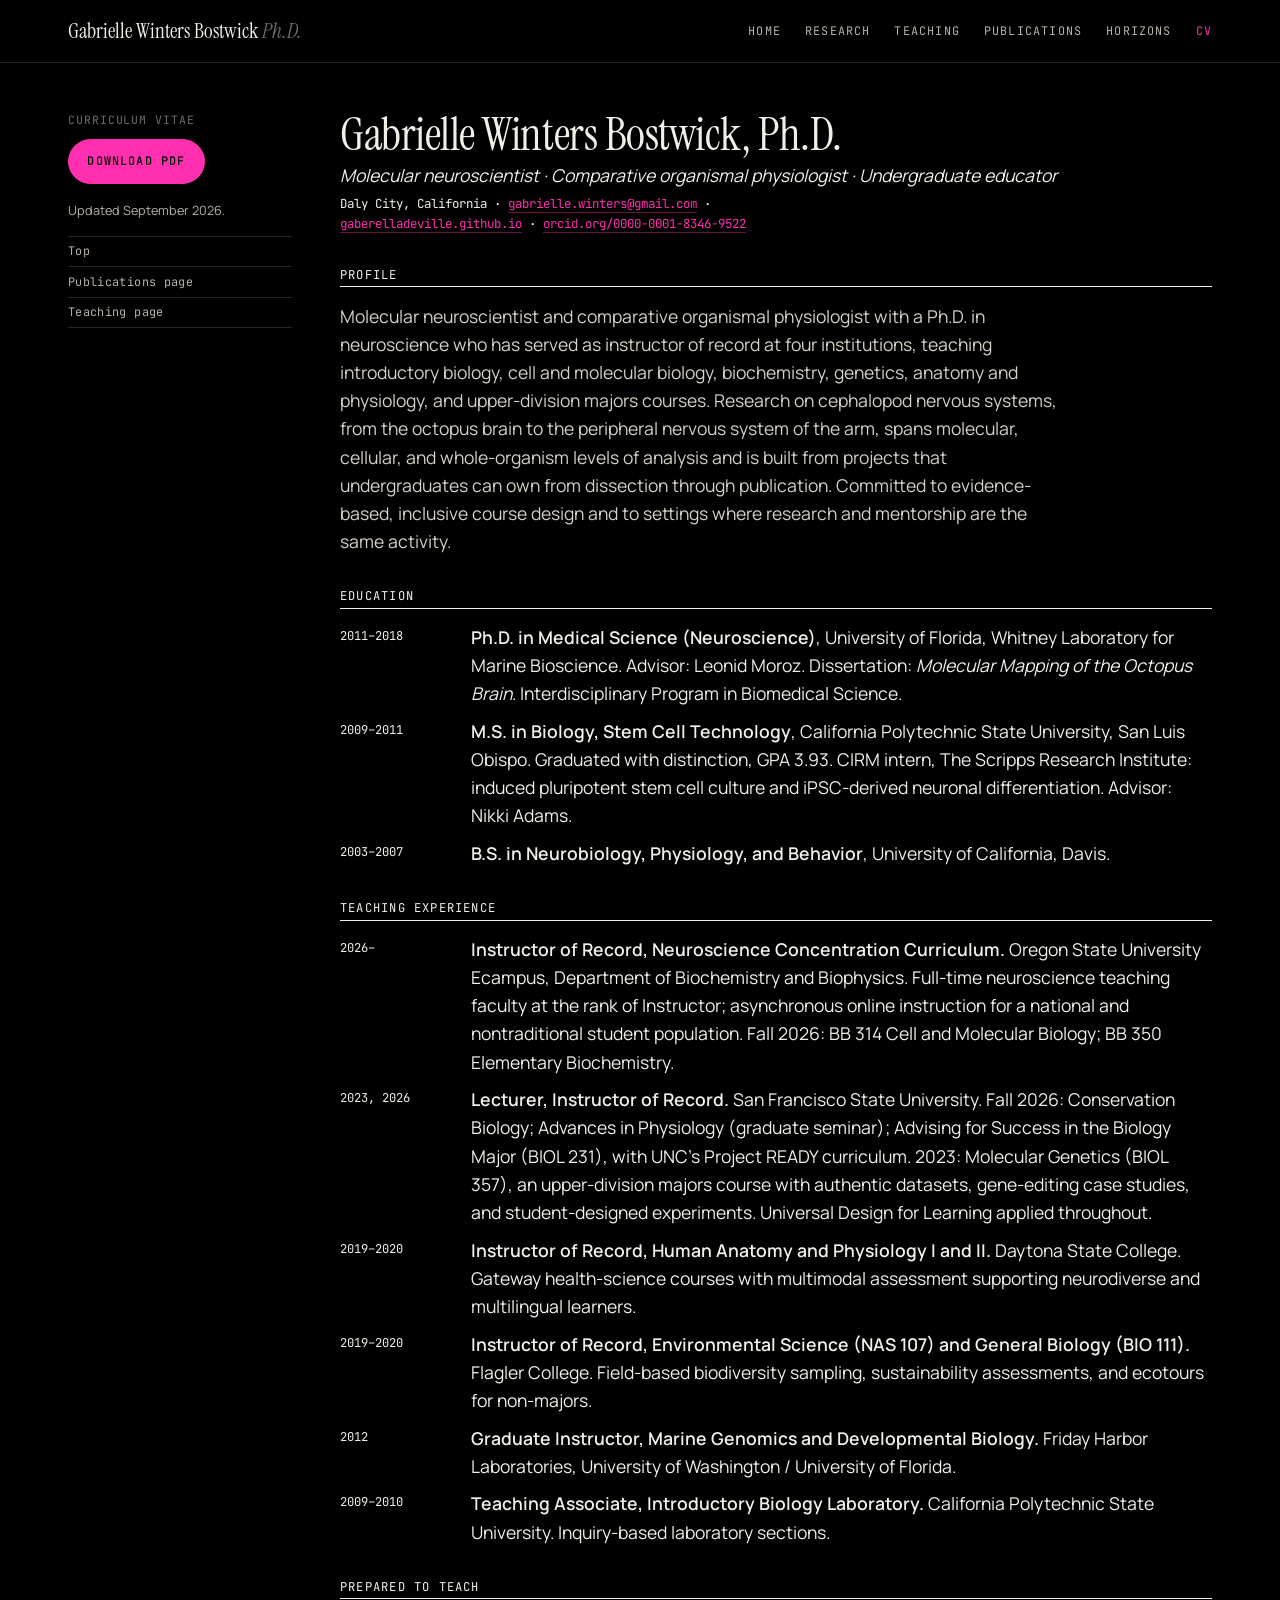
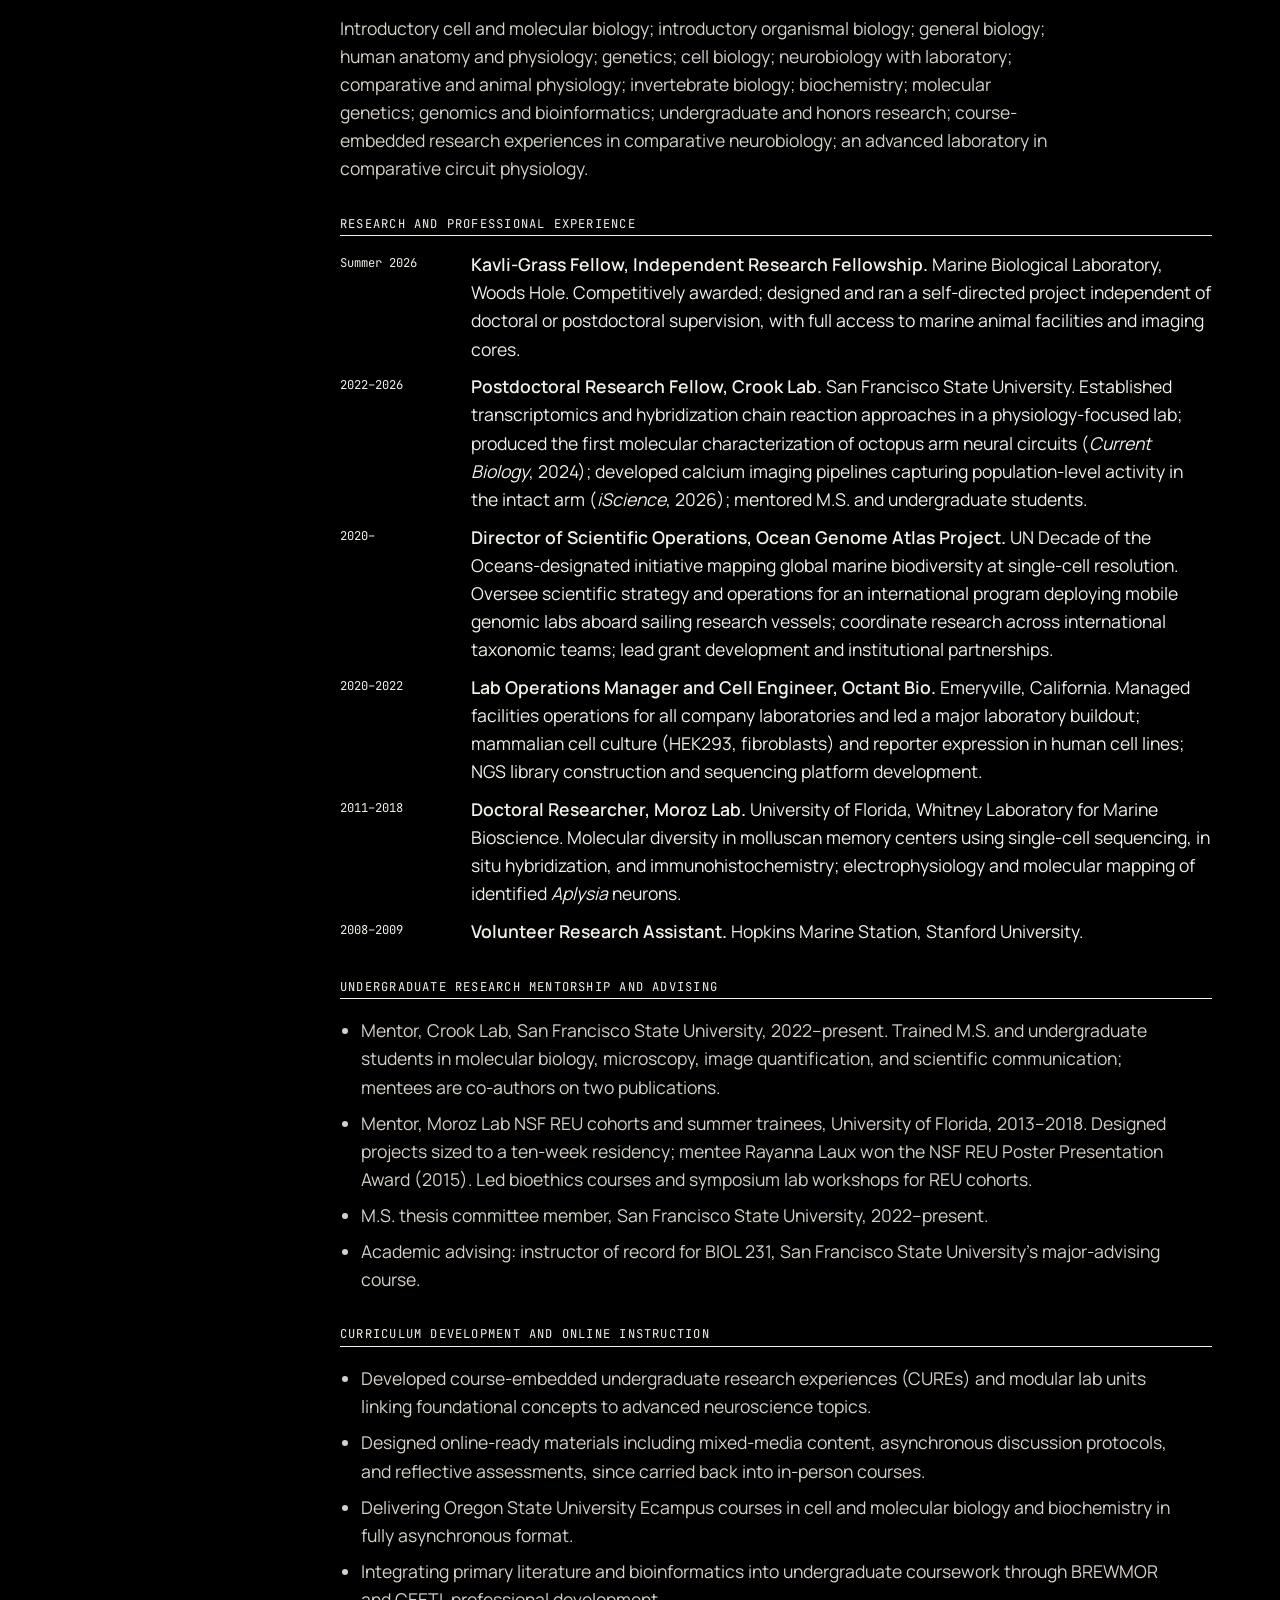
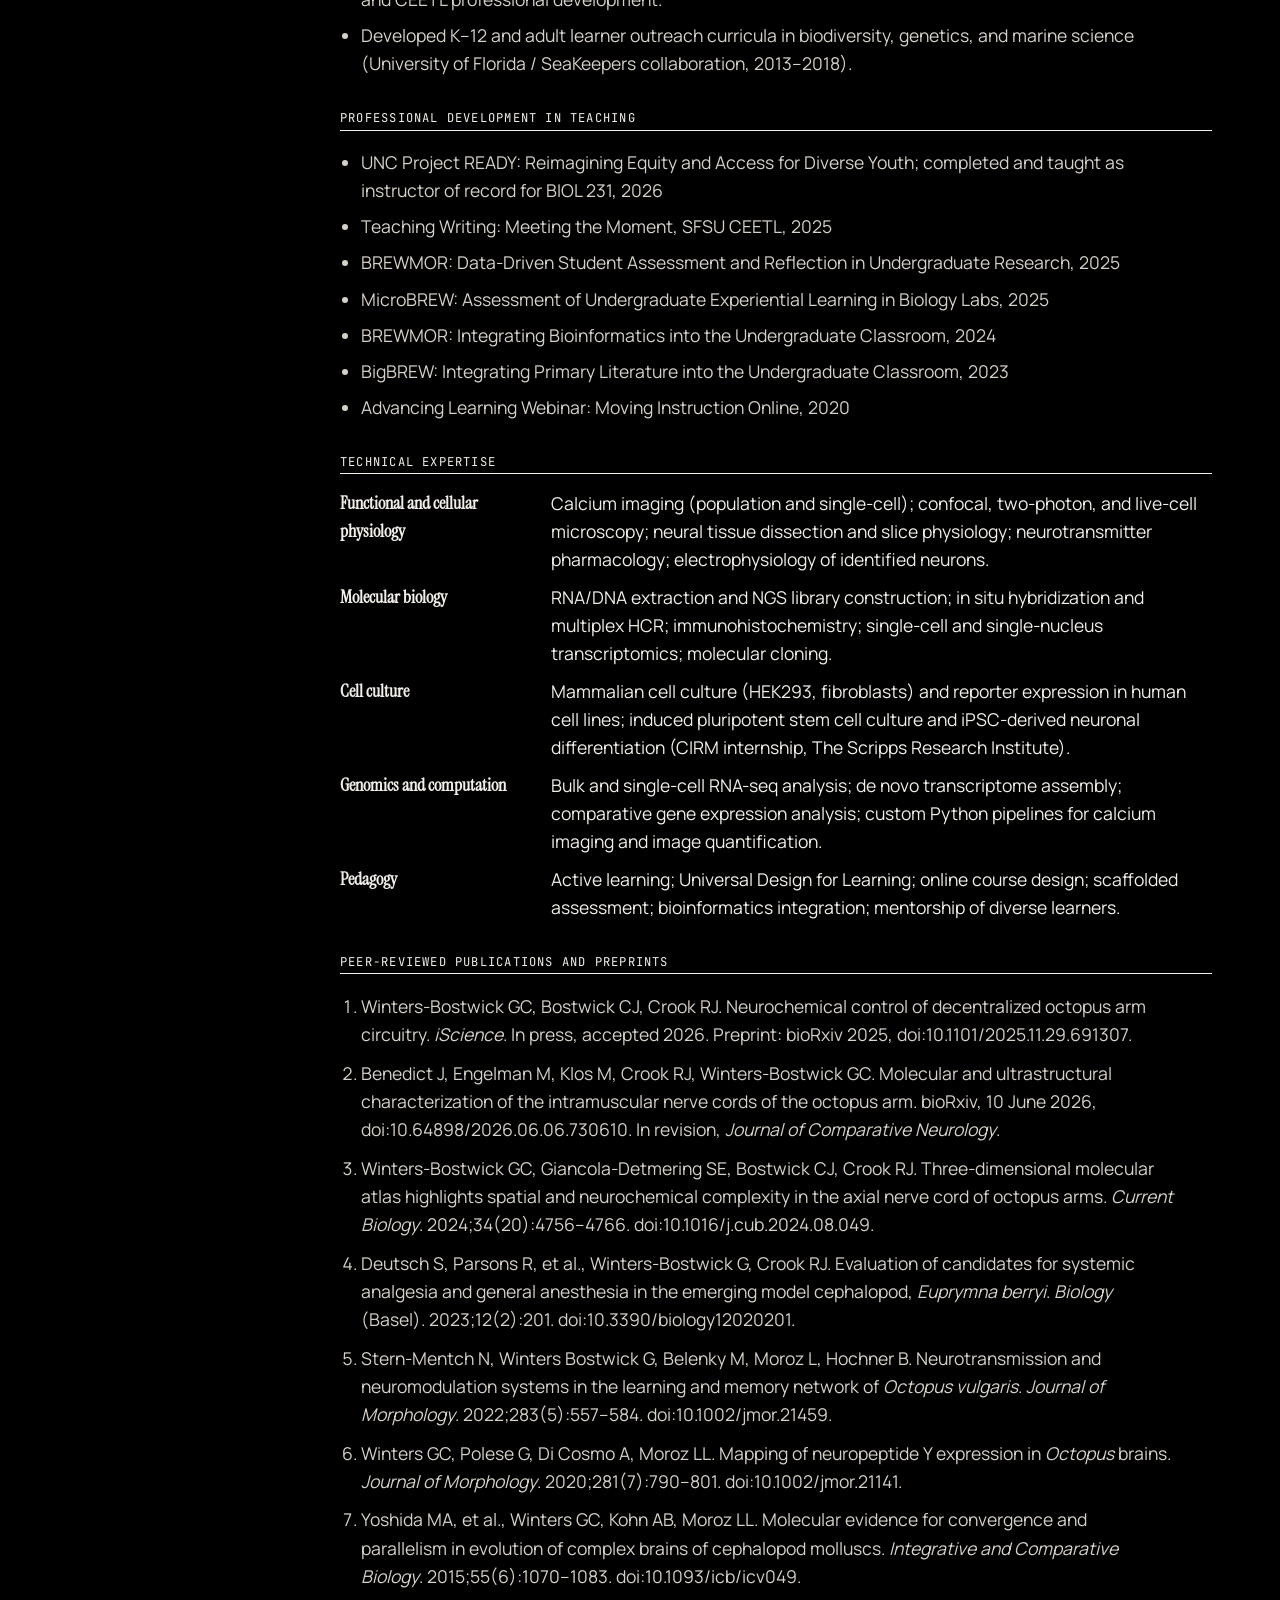
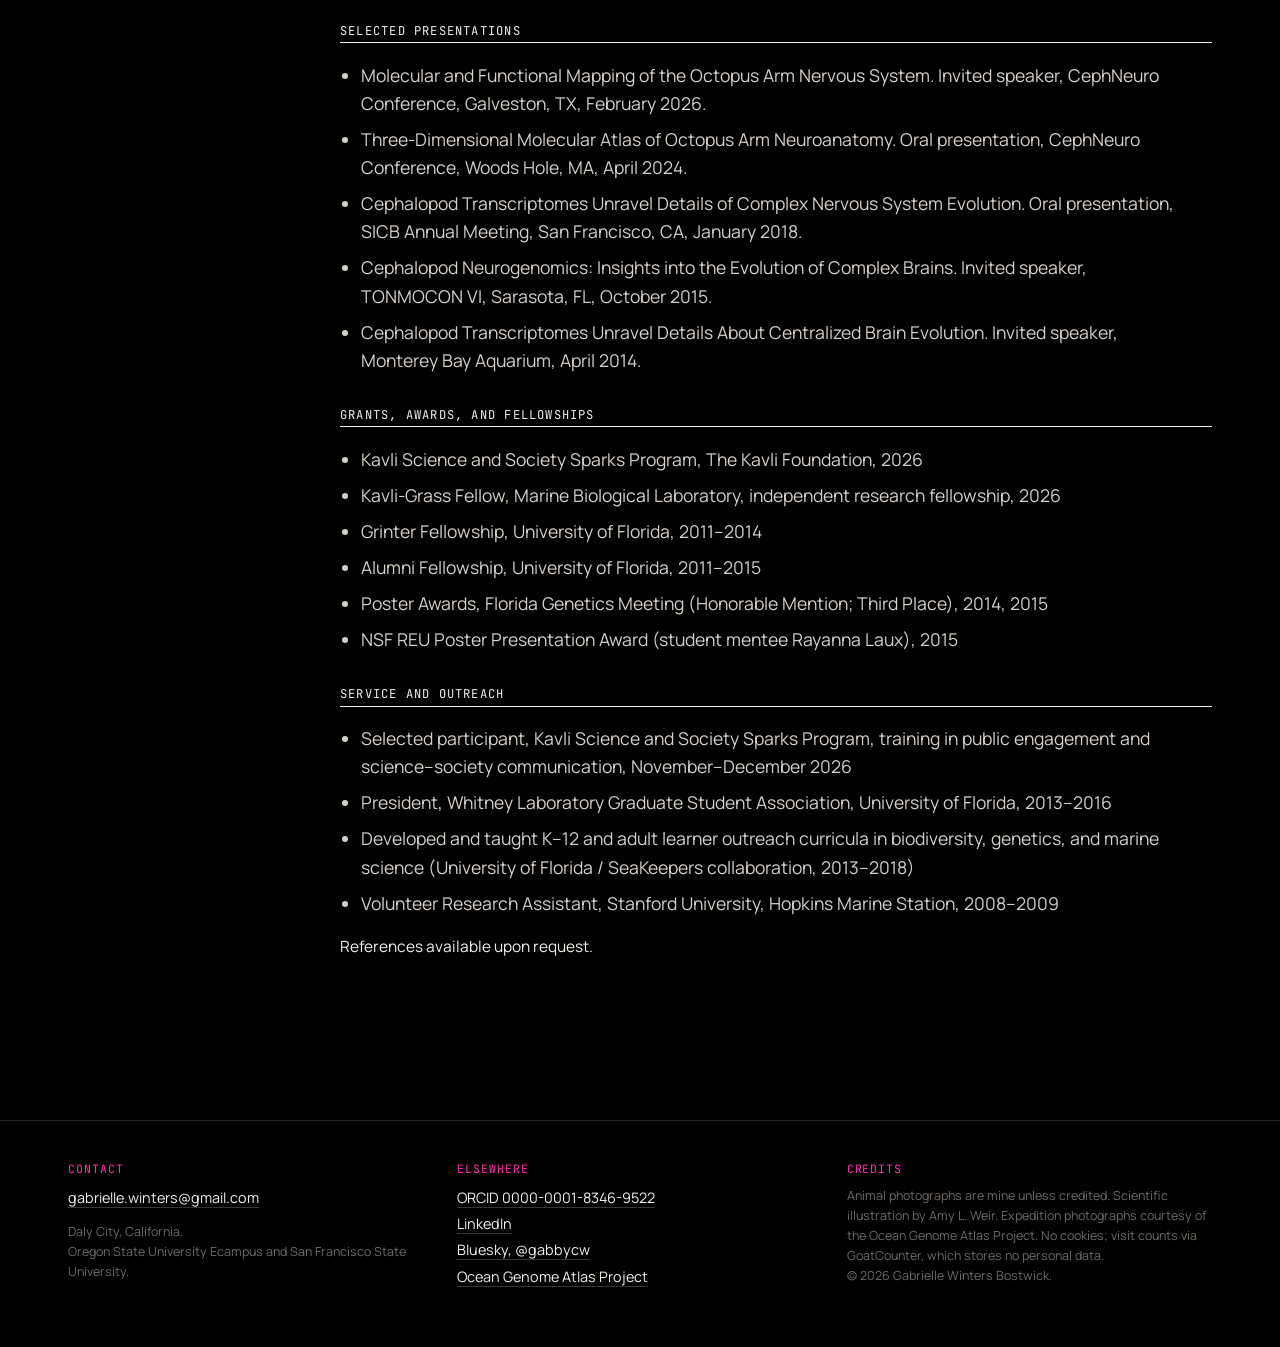
==== cv.html @ f1814e46 "Search: Person schema, name variants, canonical URLs, sitemap, robots" ====
<!doctype html>
<html lang="en">
<head>
<meta charset="utf-8">
<meta name="viewport" content="width=device-width, initial-scale=1">
<title>Curriculum vitae · Gabrielle Winters Bostwick</title>
<meta name="description" content="Full curriculum vitae of Gabrielle Winters Bostwick: education, teaching, research, publications, and awards.">
<meta property="og:title" content="Curriculum vitae · Gabrielle Winters Bostwick">
<meta property="og:description" content="Full curriculum vitae of Gabrielle Winters Bostwick: education, teaching, research, publications, and awards.">
<meta property="og:type" content="website">
<meta property="og:image" content="https://gaberelladeville.github.io/assets/img/bocki-profile-canon.jpg">
<meta property="og:url" content="https://gaberelladeville.github.io/cv.html">
<link rel="canonical" href="https://gaberelladeville.github.io/cv.html">
<meta name="author" content="Gabrielle Winters Bostwick">
<meta name="keywords" content="Gabrielle Winters Bostwick, Gabrielle Winters-Bostwick, Gabrielle Winters, Winters-Bostwick GC, Winters GC, molecular neuroscientist, comparative physiologist, cephalopod neuroscience, octopus arm nervous system, Octopus bocki, Octopus bimaculoides, Euprymna berryi, hybridization chain reaction, calcium imaging, San Francisco State University, Oregon State University, Marine Biological Laboratory, Ocean Genome Atlas Project">
<script type="application/ld+json">
{"@context":"https://schema.org","@type":"Person","name":"Gabrielle Winters Bostwick","alternateName":["Gabrielle Winters-Bostwick","Gabrielle C. Winters-Bostwick","Gabrielle Winters","G. C. Winters"],"honorificSuffix":"Ph.D.","url":"https://gaberelladeville.github.io/","image":"https://gaberelladeville.github.io/assets/img/portrait.jpg","jobTitle":"Molecular neuroscientist and comparative physiologist","email":"mailto:gabrielle.winters@gmail.com","affiliation":[{"@type":"Organization","name":"Oregon State University"},{"@type":"Organization","name":"San Francisco State University"},{"@type":"Organization","name":"Ocean Genome Atlas Project"}],"alumniOf":[{"@type":"Organization","name":"University of Florida"},{"@type":"Organization","name":"California Polytechnic State University, San Luis Obispo"},{"@type":"Organization","name":"University of California, Davis"}],"sameAs":["https://orcid.org/0000-0001-8346-9522","https://www.linkedin.com/in/gabrielle-winters/","https://bsky.app/profile/gabbycw.bsky.social","https://www.researchgate.net/profile/Gabrielle-Winters"],"knowsAbout":["cephalopod neuroscience","octopus arm nervous system","molecular neuroanatomy","calcium imaging","hybridization chain reaction","comparative physiology"]}
</script>
<link rel="icon" href="assets/favicon.svg" type="image/svg+xml">
<link rel="icon" href="assets/favicon-32.png" type="image/png" sizes="32x32">
<link rel="apple-touch-icon" href="assets/apple-touch-icon.png">
<link rel="preconnect" href="https://fonts.googleapis.com">
<link rel="preconnect" href="https://fonts.gstatic.com" crossorigin>
<link rel="stylesheet" href="assets/style.css">

</head>
<body data-page="cv">
<header class="site-head">
  <div class="wrap">
    <a class="brand plain" href="index.html">Gabrielle Winters Bostwick <span>Ph.D.</span></a>
    <nav class="site-nav" aria-label="Site"><a href="index.html">Home</a><a href="research.html">Research</a><a href="teaching.html">Teaching</a><a href="publications.html">Publications</a><a href="horizons.html">Horizons</a><a href="cv.html" aria-current="page">CV</a></nav>
  </div>
</header>

<main class="wrap">

<style>
.cv h1 { font-size: clamp(2rem, 1.6rem + 1.6vw, 3rem); margin-bottom: .2rem; }
.cv-sub { font-family: var(--display); font-style: italic; color: var(--ink-soft); margin-bottom: .3rem; }
.cv-contact { font-family: var(--mono); font-size: .78rem; color: var(--ink-soft); }
.cv h2 { font-family: var(--mono); font-size: .76rem; letter-spacing: .1em; text-transform: uppercase; color: var(--rust); border-bottom: 1px solid var(--ink); padding-bottom: .3rem; margin: 2.2rem 0 .9rem; font-variation-settings: normal; }
.cv dl { display: grid; grid-template-columns: 7rem minmax(0,1fr); gap: .6rem 1.2rem; margin: 0 0 1rem; }
.cv dt { font-family: var(--mono); font-size: .76rem; color: var(--ink-soft); padding-top: .25rem; }
.cv dd { margin: 0; max-width: 72ch; }
.cv dl.tight { grid-template-columns: 12rem minmax(0,1fr); }
.cv dl.tight dt { font-family: var(--serif); font-size: 1em; font-weight: 600; color: var(--ink); padding-top: 0; }
.cv ul, .cv ol { max-width: 76ch; }
.cv-pubs li { margin-bottom: .6em; }
@media (max-width: 600px) { .cv dl, .cv dl.tight { grid-template-columns: 1fr; gap: .1rem .5rem; } .cv dd { margin-bottom: .7rem; } }
</style>

<div class="page">
  <aside class="margin sticky">
    <span class="label">Curriculum vitae</span>
    <p><a class="btn" href="assets/WintersBostwick_CV.pdf">Download PDF</a></p>
    <p class="small" style="margin-top:1rem">Updated September 2026.</p>
    <nav style="margin-top:1rem"><a href="#top">Top</a><a href="publications.html">Publications page</a><a href="teaching.html">Teaching page</a></nav>
  </aside>
  <div class="body" id="top">
  
<div class="cv">
<header class="cv-head">
  <h1>Gabrielle Winters Bostwick, Ph.D.</h1>
  <p class="cv-sub">Molecular neuroscientist · Comparative organismal physiologist · Undergraduate educator</p>
  <p class="cv-contact">Daly City, California · <a href="mailto:gabrielle.winters@gmail.com">gabrielle.winters@gmail.com</a> · <a href="https://gaberelladeville.github.io/">gaberelladeville.github.io</a> · <a href="https://orcid.org/0000-0001-8346-9522">orcid.org/0000-0001-8346-9522</a></p>
</header>

<h2>Profile</h2>
<p>Molecular neuroscientist and comparative organismal physiologist with a Ph.D. in neuroscience who has served as instructor of record at four institutions, teaching introductory biology, cell and molecular biology, biochemistry, genetics, anatomy and physiology, and upper-division majors courses. Research on cephalopod nervous systems, from the octopus brain to the peripheral nervous system of the arm, spans molecular, cellular, and whole-organism levels of analysis and is built from projects that undergraduates can own from dissection through publication. Committed to evidence-based, inclusive course design and to settings where research and mentorship are the same activity.</p>

<h2>Education</h2>
<dl>
<dt>2011–2018</dt><dd><b>Ph.D. in Medical Science (Neuroscience)</b>, University of Florida, Whitney Laboratory for Marine Bioscience. Advisor: Leonid Moroz. Dissertation: <i>Molecular Mapping of the Octopus Brain</i>. Interdisciplinary Program in Biomedical Science.</dd>
<dt>2009–2011</dt><dd><b>M.S. in Biology, Stem Cell Technology</b>, California Polytechnic State University, San Luis Obispo. Graduated with distinction, GPA 3.93. CIRM intern, The Scripps Research Institute: induced pluripotent stem cell culture and iPSC-derived neuronal differentiation. Advisor: Nikki Adams.</dd>
<dt>2003–2007</dt><dd><b>B.S. in Neurobiology, Physiology, and Behavior</b>, University of California, Davis.</dd>
</dl>

<h2>Teaching experience</h2>
<dl>
<dt>2026–</dt><dd><b>Instructor of Record, Neuroscience Concentration Curriculum.</b> Oregon State University Ecampus, Department of Biochemistry and Biophysics. Full-time neuroscience teaching faculty at the rank of Instructor; asynchronous online instruction for a national and nontraditional student population. Fall 2026: BB 314 Cell and Molecular Biology; BB 350 Elementary Biochemistry.</dd>
<dt>2023, 2026</dt><dd><b>Lecturer, Instructor of Record.</b> San Francisco State University. Fall 2026: Conservation Biology; Advances in Physiology (graduate seminar); Advising for Success in the Biology Major (BIOL 231), with UNC's Project READY curriculum. 2023: Molecular Genetics (BIOL 357), an upper-division majors course with authentic datasets, gene-editing case studies, and student-designed experiments. Universal Design for Learning applied throughout.</dd>
<dt>2019–2020</dt><dd><b>Instructor of Record, Human Anatomy and Physiology I and II.</b> Daytona State College. Gateway health-science courses with multimodal assessment supporting neurodiverse and multilingual learners.</dd>
<dt>2019–2020</dt><dd><b>Instructor of Record, Environmental Science (NAS 107) and General Biology (BIO 111).</b> Flagler College. Field-based biodiversity sampling, sustainability assessments, and ecotours for non-majors.</dd>
<dt>2012</dt><dd><b>Graduate Instructor, Marine Genomics and Developmental Biology.</b> Friday Harbor Laboratories, University of Washington / University of Florida.</dd>
<dt>2009–2010</dt><dd><b>Teaching Associate, Introductory Biology Laboratory.</b> California Polytechnic State University. Inquiry-based laboratory sections.</dd>
</dl>

<h2>Prepared to teach</h2>
<p>Introductory cell and molecular biology; introductory organismal biology; general biology; human anatomy and physiology; genetics; cell biology; neurobiology with laboratory; comparative and animal physiology; invertebrate biology; biochemistry; molecular genetics; genomics and bioinformatics; undergraduate and honors research; course-embedded research experiences in comparative neurobiology; an advanced laboratory in comparative circuit physiology.</p>

<h2>Research and professional experience</h2>
<dl>
<dt>Summer 2026</dt><dd><b>Kavli-Grass Fellow, Independent Research Fellowship.</b> Marine Biological Laboratory, Woods Hole. Competitively awarded; designed and ran a self-directed project independent of doctoral or postdoctoral supervision, with full access to marine animal facilities and imaging cores.</dd>
<dt>2022–2026</dt><dd><b>Postdoctoral Research Fellow, Crook Lab.</b> San Francisco State University. Established transcriptomics and hybridization chain reaction approaches in a physiology-focused lab; produced the first molecular characterization of octopus arm neural circuits (<i>Current Biology</i>, 2024); developed calcium imaging pipelines capturing population-level activity in the intact arm (<i>iScience</i>, 2026); mentored M.S. and undergraduate students.</dd>
<dt>2020–</dt><dd><b>Director of Scientific Operations, Ocean Genome Atlas Project.</b> UN Decade of the Oceans-designated initiative mapping global marine biodiversity at single-cell resolution. Oversee scientific strategy and operations for an international program deploying mobile genomic labs aboard sailing research vessels; coordinate research across international taxonomic teams; lead grant development and institutional partnerships.</dd>
<dt>2020–2022</dt><dd><b>Lab Operations Manager and Cell Engineer, Octant Bio.</b> Emeryville, California. Managed facilities operations for all company laboratories and led a major laboratory buildout; mammalian cell culture (HEK293, fibroblasts) and reporter expression in human cell lines; NGS library construction and sequencing platform development.</dd>
<dt>2011–2018</dt><dd><b>Doctoral Researcher, Moroz Lab.</b> University of Florida, Whitney Laboratory for Marine Bioscience. Molecular diversity in molluscan memory centers using single-cell sequencing, in situ hybridization, and immunohistochemistry; electrophysiology and molecular mapping of identified <i>Aplysia</i> neurons.</dd>
<dt>2008–2009</dt><dd><b>Volunteer Research Assistant.</b> Hopkins Marine Station, Stanford University.</dd>
</dl>

<h2>Undergraduate research mentorship and advising</h2>
<ul>
<li>Mentor, Crook Lab, San Francisco State University, 2022–present. Trained M.S. and undergraduate students in molecular biology, microscopy, image quantification, and scientific communication; mentees are co-authors on two publications.</li>
<li>Mentor, Moroz Lab NSF REU cohorts and summer trainees, University of Florida, 2013–2018. Designed projects sized to a ten-week residency; mentee Rayanna Laux won the NSF REU Poster Presentation Award (2015). Led bioethics courses and symposium lab workshops for REU cohorts.</li>
<li>M.S. thesis committee member, San Francisco State University, 2022–present.</li>
<li>Academic advising: instructor of record for BIOL 231, San Francisco State University's major-advising course.</li>
</ul>

<h2>Curriculum development and online instruction</h2>
<ul>
<li>Developed course-embedded undergraduate research experiences (CUREs) and modular lab units linking foundational concepts to advanced neuroscience topics.</li>
<li>Designed online-ready materials including mixed-media content, asynchronous discussion protocols, and reflective assessments, since carried back into in-person courses.</li>
<li>Delivering Oregon State University Ecampus courses in cell and molecular biology and biochemistry in fully asynchronous format.</li>
<li>Integrating primary literature and bioinformatics into undergraduate coursework through BREWMOR and CEETL professional development.</li>
<li>Developed K–12 and adult learner outreach curricula in biodiversity, genetics, and marine science (University of Florida / SeaKeepers collaboration, 2013–2018).</li>
</ul>

<h2>Professional development in teaching</h2>
<ul>
<li>UNC Project READY: Reimagining Equity and Access for Diverse Youth; completed and taught as instructor of record for BIOL 231, 2026</li>
<li>Teaching Writing: Meeting the Moment, SFSU CEETL, 2025</li>
<li>BREWMOR: Data-Driven Student Assessment and Reflection in Undergraduate Research, 2025</li>
<li>MicroBREW: Assessment of Undergraduate Experiential Learning in Biology Labs, 2025</li>
<li>BREWMOR: Integrating Bioinformatics into the Undergraduate Classroom, 2024</li>
<li>BigBREW: Integrating Primary Literature into the Undergraduate Classroom, 2023</li>
<li>Advancing Learning Webinar: Moving Instruction Online, 2020</li>
</ul>

<h2>Technical expertise</h2>
<dl class="tight">
<dt>Functional and cellular physiology</dt><dd>Calcium imaging (population and single-cell); confocal, two-photon, and live-cell microscopy; neural tissue dissection and slice physiology; neurotransmitter pharmacology; electrophysiology of identified neurons.</dd>
<dt>Molecular biology</dt><dd>RNA/DNA extraction and NGS library construction; in situ hybridization and multiplex HCR; immunohistochemistry; single-cell and single-nucleus transcriptomics; molecular cloning.</dd>
<dt>Cell culture</dt><dd>Mammalian cell culture (HEK293, fibroblasts) and reporter expression in human cell lines; induced pluripotent stem cell culture and iPSC-derived neuronal differentiation (CIRM internship, The Scripps Research Institute).</dd>
<dt>Genomics and computation</dt><dd>Bulk and single-cell RNA-seq analysis; de novo transcriptome assembly; comparative gene expression analysis; custom Python pipelines for calcium imaging and image quantification.</dd>
<dt>Pedagogy</dt><dd>Active learning; Universal Design for Learning; online course design; scaffolded assessment; bioinformatics integration; mentorship of diverse learners.</dd>
</dl>

<h2>Peer-reviewed publications and preprints</h2>
<ol class="cv-pubs">
<li>Winters-Bostwick GC, Bostwick CJ, Crook RJ. Neurochemical control of decentralized octopus arm circuitry. <i>iScience</i>. In press, accepted 2026. Preprint: bioRxiv 2025, doi:10.1101/2025.11.29.691307.</li>
<li>Benedict J, Engelman M, Klos M, Crook RJ, Winters-Bostwick GC. Molecular and ultrastructural characterization of the intramuscular nerve cords of the octopus arm. bioRxiv, 10 June 2026, doi:10.64898/2026.06.06.730610. In revision, <i>Journal of Comparative Neurology</i>.</li>
<li>Winters-Bostwick GC, Giancola-Detmering SE, Bostwick CJ, Crook RJ. Three-dimensional molecular atlas highlights spatial and neurochemical complexity in the axial nerve cord of octopus arms. <i>Current Biology</i>. 2024;34(20):4756–4766. doi:10.1016/j.cub.2024.08.049.</li>
<li>Deutsch S, Parsons R, et al., Winters-Bostwick G, Crook RJ. Evaluation of candidates for systemic analgesia and general anesthesia in the emerging model cephalopod, <i>Euprymna berryi</i>. <i>Biology</i> (Basel). 2023;12(2):201. doi:10.3390/biology12020201.</li>
<li>Stern-Mentch N, Winters Bostwick G, Belenky M, Moroz L, Hochner B. Neurotransmission and neuromodulation systems in the learning and memory network of <i>Octopus vulgaris</i>. <i>Journal of Morphology</i>. 2022;283(5):557–584. doi:10.1002/jmor.21459.</li>
<li>Winters GC, Polese G, Di Cosmo A, Moroz LL. Mapping of neuropeptide Y expression in <i>Octopus</i> brains. <i>Journal of Morphology</i>. 2020;281(7):790–801. doi:10.1002/jmor.21141.</li>
<li>Yoshida MA, et al., Winters GC, Kohn AB, Moroz LL. Molecular evidence for convergence and parallelism in evolution of complex brains of cephalopod molluscs. <i>Integrative and Comparative Biology</i>. 2015;55(6):1070–1083. doi:10.1093/icb/icv049.</li>
</ol>

<h2>Selected presentations</h2>
<ul>
<li>Molecular and Functional Mapping of the Octopus Arm Nervous System. Invited speaker, CephNeuro Conference, Galveston, TX, February 2026.</li>
<li>Three-Dimensional Molecular Atlas of Octopus Arm Neuroanatomy. Oral presentation, CephNeuro Conference, Woods Hole, MA, April 2024.</li>
<li>Cephalopod Transcriptomes Unravel Details of Complex Nervous System Evolution. Oral presentation, SICB Annual Meeting, San Francisco, CA, January 2018.</li>
<li>Cephalopod Neurogenomics: Insights into the Evolution of Complex Brains. Invited speaker, TONMOCON VI, Sarasota, FL, October 2015.</li>
<li>Cephalopod Transcriptomes Unravel Details About Centralized Brain Evolution. Invited speaker, Monterey Bay Aquarium, April 2014.</li>
</ul>

<h2>Grants, awards, and fellowships</h2>
<ul>
<li>Kavli Science and Society Sparks Program, The Kavli Foundation, 2026</li>
<li>Kavli-Grass Fellow, Marine Biological Laboratory, independent research fellowship, 2026</li>
<li>Grinter Fellowship, University of Florida, 2011–2014</li>
<li>Alumni Fellowship, University of Florida, 2011–2015</li>
<li>Poster Awards, Florida Genetics Meeting (Honorable Mention; Third Place), 2014, 2015</li>
<li>NSF REU Poster Presentation Award (student mentee Rayanna Laux), 2015</li>
</ul>

<h2>Service and outreach</h2>
<ul>
<li>Selected participant, Kavli Science and Society Sparks Program, training in public engagement and science–society communication, November–December 2026</li>
<li>President, Whitney Laboratory Graduate Student Association, University of Florida, 2013–2016</li>
<li>Developed and taught K–12 and adult learner outreach curricula in biodiversity, genetics, and marine science (University of Florida / SeaKeepers collaboration, 2013–2018)</li>
<li>Volunteer Research Assistant, Stanford University, Hopkins Marine Station, 2008–2009</li>
</ul>
<p class="small" style="color:var(--ink-soft)">References available upon request.</p>
</div>

  </div>
</div>

</main>

<footer class="site-foot">
  <div class="wrap">
    <div>
      <span class="label">Contact</span>
      <a href="mailto:gabrielle.winters@gmail.com">gabrielle.winters@gmail.com</a>
      <p class="colophon" style="margin-top:.8rem">Daly City, California.<br>Oregon State University Ecampus and San Francisco State University.</p>
    </div>
    <div>
      <span class="label">Elsewhere</span>
      <ul>
        <li><a href="https://orcid.org/0000-0001-8346-9522" rel="me">ORCID 0000-0001-8346-9522</a></li>
        <li><a href="https://www.linkedin.com/in/gabrielle-winters/" rel="me">LinkedIn</a></li>
        <li><a href="https://bsky.app/profile/gabbycw.bsky.social" rel="me">Bluesky, @gabbycw</a></li>
        <li><a href="https://www.ogapvoyage.org/">Ocean Genome Atlas Project</a></li>
      </ul>
    </div>
    <div>
      <span class="label">Credits</span>
      <p class="colophon">Animal photographs are mine unless credited. Scientific illustration by Amy L. Weir. Expedition photographs courtesy of the Ocean Genome Atlas Project. No cookies; visit counts via GoatCounter, which stores no personal data.<br>&copy; <span data-year>2026</span> Gabrielle Winters Bostwick.</p>
    </div>
  </div>
</footer>
<script src="assets/site.js"></script>
<script data-goatcounter="https://gwb.goatcounter.com/count" async src="https://gc.zgo.at/count.js"></script>
</body>
</html>
---- assets/style.css ----
/* ------------------------------------------------------------------
   Gabrielle Winters Bostwick — personal site
   Black ground, jewel tones: each section lit in its own channel,
   the way a multiplexed in situ is.
   ------------------------------------------------------------------ */

@import url('https://fonts.googleapis.com/css2?family=Instrument+Serif:ital@0;1&family=Manrope:wght@400;500;600;700&family=JetBrains+Mono:wght@400;500&display=swap');

:root {
  --bg:        #000000;
  --bg2:       #0a0a0b;
  --bg3:       #131315;
  --ink:       #f2efe9;
  --soft:      #b6b1a8;
  --faint:     #6f6b64;
  --rule:      #262628;
  --rule2:     #35353a;

  --mag:   #ff2fb0;
  --cyan:  #22e5ff;
  --yel:   #ffe14d;
  --tang:  #ff7a1a;
  --blue:  #5b7cff;
  --vio:   #b44cff;
  --green: #4dff9a;

  --accent: var(--mag);
  --accent-soft: rgba(255,47,176,.16);
  --accent-glow: rgba(255,47,176,.38);

  --serif:   'Instrument Serif', 'Iowan Old Style', Georgia, serif;
  --sans:    'Manrope', 'Helvetica Neue', Arial, sans-serif;
  --mono:    'JetBrains Mono', 'SFMono-Regular', Menlo, Consolas, monospace;

  --measure: 66ch;
  --gutter: clamp(1.25rem, 4vw, 3rem);
  --max: 1240px;
}

/* per-page channel colour */
body[data-page] { --accent: var(--mag); --accent-soft: rgba(255,47,176,.16); --accent-glow: rgba(255,47,176,.38); }

*, *::before, *::after { box-sizing: border-box; }
html { scroll-behavior: smooth; -webkit-text-size-adjust: 100%; }
body {
  margin: 0; background: var(--bg); color: var(--ink);
  font-family: var(--sans); font-size: clamp(1rem, .95rem + .25vw, 1.1rem); line-height: 1.6;
  -webkit-font-smoothing: antialiased; text-rendering: optimizeLegibility;
}
::selection { background: var(--accent); color: #000; }

a { color: var(--accent); text-decoration: none; border-bottom: 1px solid color-mix(in srgb, var(--accent) 40%, transparent); transition: border-color .15s, color .15s; }
a:hover { border-bottom-color: var(--accent); }
a.plain { border-bottom: 0; }
img, svg, video { max-width: 100%; height: auto; display: block; }

/* ---------- typography ---------- */
h1, h2, h3 { font-family: var(--serif); font-weight: 400; line-height: 1.02; margin: 0 0 .5em; letter-spacing: -.01em; text-wrap: balance; }
h1 { font-size: clamp(3rem, 2.2rem + 4vw, 6rem); }
h2 { font-size: clamp(2rem, 1.6rem + 1.8vw, 3.2rem); }
h3 { font-size: clamp(1.45rem, 1.25rem + .7vw, 1.9rem); line-height: 1.08; }
h4 { font-size: 1.05rem; font-weight: 700; margin: 0 0 .4em; }
p { margin: 0 0 1.1em; max-width: var(--measure); color: #d6d1c8; }
p.lede { font-family: var(--serif); font-size: clamp(1.45rem, 1.2rem + 1vw, 2.1rem); line-height: 1.25; color: var(--ink); max-width: 34ch; }
p.lede b { color: var(--accent); font-weight: 400; }
em { font-style: italic; }
strong, b { font-weight: 600; color: var(--ink); }
small, .small { font-size: .88em; }
hr { border: 0; border-top: 1px solid var(--rule); margin: 3rem 0; }

.label, .caption, .meta, th { font-family: var(--mono); font-size: .72rem; letter-spacing: .08em; text-transform: uppercase; color: var(--faint); }
.caption { text-transform: none; letter-spacing: 0; font-size: .78rem; line-height: 1.5; color: var(--soft); }
.caption b { color: var(--accent); font-weight: 500; text-transform: uppercase; letter-spacing: .08em; font-size: .68rem; margin-right: .5em; }
.sp { font-style: italic; }

/* drop cap */
.dropcap::first-letter { font-family: var(--serif); font-size: 4.4em; line-height: .78; float: left; padding: .06em .12em 0 0; color: var(--accent); }

/* ---------- layout ---------- */
.wrap { max-width: var(--max); margin: 0 auto; padding: 0 var(--gutter); }
.page { display: grid; grid-template-columns: minmax(0, 1fr); gap: 0 3rem; padding: 3rem 0 5rem; }
@media (min-width: 900px) {
  .page { grid-template-columns: 14rem minmax(0, 1fr); }
  .page > .margin { grid-column: 1; }
  .page > .body { grid-column: 2; min-width: 0; }
}
.margin { font-size: .9rem; color: var(--soft); }
.margin .label { display: block; margin-bottom: .6rem; }
.margin p { margin-bottom: .8em; color: var(--soft); }
.margin nav a { display: block; padding: .32rem 0; border: 0; border-top: 1px solid var(--rule); color: var(--soft); font-family: var(--mono); font-size: .74rem; letter-spacing: .03em; }
.margin nav a:last-child { border-bottom: 1px solid var(--rule); }
.margin nav a:hover { color: var(--accent); }
@media (min-width: 900px) { .margin.sticky { position: sticky; top: 5rem; align-self: start; } }

/* ---------- header ---------- */
.site-head { position: sticky; top: 0; z-index: 20; background: rgba(0,0,0,.82); backdrop-filter: blur(8px); border-bottom: 1px solid var(--rule); }
.site-head .wrap { display: flex; align-items: center; justify-content: space-between; gap: 1rem; padding-top: .9rem; padding-bottom: .9rem; flex-wrap: wrap; }
.brand { font-family: var(--serif); font-size: 1.3rem; color: var(--ink); border: 0; white-space: nowrap; }
.brand span { color: var(--faint); font-style: italic; }
.site-nav { display: flex; gap: clamp(.8rem, 2vw, 1.5rem); flex-wrap: wrap; }
.site-nav a { font-family: var(--mono); font-size: .74rem; letter-spacing: .1em; text-transform: uppercase; color: var(--soft); border: 0; }
.site-nav a:hover { color: var(--ink); }
.site-nav a[aria-current="page"] { color: var(--accent); }

/* ---------- section heads ---------- */
.sec { margin: 4.5rem 0 1.5rem; display: flex; align-items: baseline; gap: 1rem; }
.sec .n { font-family: var(--mono); font-size: .74rem; color: var(--accent); letter-spacing: .12em; white-space: nowrap; }
.sec h2 { margin: 0; }
.sec::after { content: ''; flex: 1; border-top: 1px solid var(--rule); transform: translateY(-.35em); }

/* ---------- figures ---------- */
figure { margin: 2rem 0; }
figure img { width: 100%; border-radius: 10px; }
figure.photo img { border: 1px solid var(--rule); }
figcaption { margin-top: .7rem; }
figure.plate { background: var(--bg2); border: 1px solid var(--rule); border-radius: 14px; padding: clamp(1rem, 2.5vw, 1.6rem); }
figure.plate img { border-radius: 8px; }
figure.plate.dark { background: #000; }
figure.plate.dark video { width: 100%; display: block; background: #000; border-radius: 8px; }
figure.plate.light { background: var(--bg2); }
figure.plate.light img { background: #fff; }
figure.plate figcaption { margin-top: .9rem; }
figure.wide { margin-left: 0; margin-right: 0; }

.placeholder { border: 1px dashed var(--rule2); border-radius: 12px; background: var(--bg2); display: flex; flex-direction: column; justify-content: center; padding: 1.2rem; font-size: .9rem; color: var(--soft); line-height: 1.45; max-width: 60ch; }
.placeholder span { font-family: var(--mono); font-size: .68rem; letter-spacing: .1em; text-transform: uppercase; color: var(--accent); margin-bottom: .5rem; }

/* ---------- tables ---------- */
table { border-collapse: collapse; width: 100%; margin: 1.5rem 0 2.5rem; font-size: .95em; }
th { text-align: left; font-weight: 500; padding: .5rem .6rem .5rem 0; border-bottom: 1px solid var(--rule2); color: var(--accent); }
td { padding: .7rem .6rem .7rem 0; border-bottom: 1px solid var(--rule); vertical-align: top; color: #d6d1c8; }
td b { color: var(--ink); }
td.y { font-family: var(--mono); font-size: .76rem; white-space: nowrap; color: var(--soft); padding-top: .85rem; }
.table-scroll { overflow-x: auto; }

/* ---------- lists ---------- */
ul, ol { padding-left: 1.2em; max-width: var(--measure); color: #d6d1c8; }
li { margin-bottom: .45em; }
ul.ruled { list-style: none; padding: 0; }
ul.ruled li { border-top: 1px solid var(--rule); padding: .9rem 0; margin: 0; }
ul.ruled li:last-child { border-bottom: 1px solid var(--rule); }
ul.ruled b { color: var(--ink); }

/* ---------- specimen cards ---------- */
.specimen { display: grid; grid-template-columns: 1fr; gap: 1.2rem; margin: 2rem 0; }
@media (min-width: 760px) { .specimen { grid-template-columns: repeat(3, 1fr); } }
.specimen > div { background: var(--bg2); border: 1px solid var(--rule); border-radius: 14px; padding: 1.2rem; }
.specimen .tag { font-family: var(--mono); font-size: .68rem; letter-spacing: .1em; text-transform: uppercase; color: var(--accent); }
.specimen h3 { margin: .3rem 0 .6rem; font-style: italic; }
.specimen p { font-size: .93em; margin-bottom: .6em; }
.specimen .sp-photo { width: 100%; aspect-ratio: 4/3; object-fit: cover; margin: .2rem 0 .9rem; border-radius: 8px; }

/* ---------- timeline ---------- */
.timeline { list-style: none; padding: 0; margin: 2rem 0; max-width: none; position: relative; }
.timeline::before { content: ''; position: absolute; left: 6.2rem; top: .4rem; bottom: .4rem; border-left: 1px solid var(--rule2); }
.timeline li { display: grid; grid-template-columns: 5rem 1fr; gap: 2.2rem; padding: .7rem 0; margin: 0; position: relative; }
.timeline li::before { content: ''; position: absolute; left: calc(6.2rem - 4px); top: 1.3rem; width: 9px; height: 9px; border-radius: 50%; background: var(--bg); border: 1.5px solid var(--soft); }
.timeline li.mark::before { background: var(--accent); border-color: var(--accent); box-shadow: 0 0 12px var(--accent-glow); }
.timeline .y { font-family: var(--mono); font-size: .76rem; color: var(--soft); text-align: right; padding-top: .45rem; }
.timeline .what { max-width: 58ch; color: #d6d1c8; }
.timeline .what b { color: var(--ink); }
.timeline .what span { display: block; color: var(--soft); font-size: .93em; }
@media (max-width: 560px) {
  .timeline::before { left: .3rem; }
  .timeline li { grid-template-columns: 1fr; gap: .2rem; padding-left: 1.6rem; }
  .timeline li::before { left: 0; top: 1.05rem; }
  .timeline .y { text-align: left; padding-top: 0; }
}

/* ---------- ledgers (numbered chapters / aims) ---------- */
.ledger { counter-reset: aim; margin: 2rem 0; border-top: 1px solid var(--rule2); }
.ledger > div { display: grid; grid-template-columns: 4.5rem minmax(0,1fr); gap: 1.5rem; padding: 1.6rem 0; border-bottom: 1px solid var(--rule); }
.ledger > div::before { counter-increment: aim; content: counter(aim, upper-roman); font-family: var(--serif); font-size: 2.6rem; line-height: 1; color: var(--accent); }
.ledger h3 { margin-top: .1rem; }
.ledger p:last-child { margin-bottom: 0; }
@media (max-width: 560px) { .ledger > div { grid-template-columns: 1fr; gap: .4rem; } }

/* ---------- pull quotes, notes ---------- */
.pull { font-family: var(--serif); font-size: clamp(1.6rem, 1.3rem + 1.2vw, 2.4rem); line-height: 1.2; max-width: 30ch; margin: 2.5rem 0; color: var(--accent); }
.note { font-size: .92rem; color: var(--soft); border-top: 1px dashed var(--rule2); border-bottom: 1px dashed var(--rule2); padding: .8rem 0; margin: 1.5rem 0; max-width: var(--measure); }
.note .label { display: inline; margin-right: .6rem; color: var(--accent); }

/* ---------- publications ---------- */
.pubs { list-style: none; padding: 0; max-width: none; counter-reset: pub; }
.pubs li { border-top: 1px solid var(--rule); padding: 1.2rem 0 1.2rem 3rem; position: relative; margin: 0; max-width: 78ch; }
.pubs li:last-child { border-bottom: 1px solid var(--rule); }
.pubs li::before { counter-increment: pub; content: counter(pub, decimal-leading-zero); position: absolute; left: 0; top: 1.35rem; font-family: var(--mono); font-size: .76rem; color: var(--accent); }
.pubs .t { font-family: var(--serif); font-size: 1.35rem; line-height: 1.15; display: block; margin-bottom: .3rem; color: var(--ink); }
.pubs .a { display: block; color: var(--soft); font-size: .93em; }
.pubs .a .me { color: var(--ink); font-weight: 600; }
.pubs .j { display: block; font-size: .9em; margin-top: .3rem; color: #d6d1c8; }
.pubs .doi { font-family: var(--mono); font-size: .72rem; letter-spacing: 0; text-transform: none; }
.pubs .flag { font-family: var(--mono); font-size: .62rem; letter-spacing: .1em; text-transform: uppercase; color: #000; background: var(--cyan); padding: .2rem .5rem; border-radius: 999px; margin-left: .6rem; vertical-align: middle; font-weight: 500; }
.pubs .flag.warm { background: var(--tang); }

/* ---------- buttons ---------- */
.btn { display: inline-block; font-family: var(--mono); font-size: .74rem; letter-spacing: .1em; text-transform: uppercase; color: #000; background: var(--accent); border: 1px solid var(--accent); padding: .75rem 1.15rem; border-radius: 999px; font-weight: 500; transition: filter .15s; }
.btn:hover { filter: brightness(1.1); border-color: var(--accent); }
.btn.o { background: transparent; color: var(--ink); border-color: var(--rule2); }
.btn + .btn { margin-left: .6rem; }

/* ---------- home hero ---------- */
.hero { position: relative; min-height: 560px; margin: 0 calc(-1 * var(--gutter)); overflow: hidden; display: flex; align-items: flex-end; }
.hero > img { position: absolute; inset: 0; width: 100%; height: 100%; object-fit: cover; object-position: 70% 50%; border-radius: 0; }
.hero .g { position: absolute; inset: 0; background: linear-gradient(90deg, rgba(0,0,0,.96) 0%, rgba(0,0,0,.82) 38%, rgba(0,0,0,.35) 58%, rgba(0,0,0,0) 74%), linear-gradient(0deg, #000 0%, rgba(0,0,0,0) 32%); }
.hero .t { position: relative; padding: 3.5rem var(--gutter) 3rem; max-width: 720px; text-shadow: 0 1px 2px rgba(0,0,0,.9), 0 0 18px rgba(0,0,0,.85); }
.hero .kicker { font-family: var(--mono); font-size: .74rem; letter-spacing: .14em; text-transform: uppercase; color: var(--mag); margin-bottom: .9rem; }
.hero h1 { margin-bottom: 1rem; font-size: clamp(2.8rem, 2rem + 3.4vw, 5rem); }
.hero h1 em { color: var(--mag); font-style: normal; }
.hero .sub { font-size: clamp(1.05rem, 1rem + .4vw, 1.3rem); color: var(--ink); max-width: 52ch; line-height: 1.45; margin-bottom: 1.6rem; }
.hero .btn { --accent: var(--yel); }
.hero .credit { position: absolute; right: var(--gutter); bottom: 1rem; font-family: var(--mono); font-size: .66rem; color: var(--faint); letter-spacing: .04em; }
@media (max-width: 700px) { .hero { min-height: 560px; } .hero .g { background: linear-gradient(0deg, #000 0%, rgba(0,0,0,.85) 45%, rgba(0,0,0,.1) 100%); } .hero .t { padding-top: 12rem; } }

.strip { display: grid; grid-template-columns: repeat(2, 1fr); gap: .7rem; margin: 1.4rem 0 0; }
@media (min-width: 760px) { .strip { grid-template-columns: repeat(4, 1fr); } }
.strip img { width: 100%; aspect-ratio: 4/3; object-fit: cover; border-radius: 8px; }
.strip .c { font-family: var(--mono); font-size: .66rem; color: var(--faint); margin-top: .4rem; letter-spacing: .03em; }

/* the three doors, each lit in its own channel */
.doors { display: grid; gap: 1.1rem; margin: 2.6rem 0 1rem; }
@media (min-width: 760px) { .doors { grid-template-columns: repeat(3, 1fr); } }
.doors a { border: 1px solid var(--rule); border-radius: 16px; padding: 1.5rem 1.4rem 1.6rem; text-decoration: none; color: var(--ink); background: var(--bg2); display: block; transition: border-color .15s, transform .15s; }
.doors a:hover { border-color: var(--rule2); transform: translateY(-2px); }
.doors .label { display: inline-block; padding: .3rem .7rem; border-radius: 999px; margin-bottom: .9rem; font-size: .66rem; letter-spacing: .12em; }
.doors h3 { margin-bottom: .5rem; }
.doors p { margin: 0; color: var(--soft); font-size: .95em; }
.doors .d1 .label { color: var(--mag);  background: rgba(255,47,176,.14);  box-shadow: 0 0 22px rgba(255,47,176,.35); }
.doors .d2 .label { color: var(--tang); background: rgba(255,122,26,.14);  box-shadow: 0 0 22px rgba(255,122,26,.35); }
.doors .d3 .label { color: #8aa4ff;     background: rgba(91,124,255,.16);  box-shadow: 0 0 22px rgba(91,124,255,.4); }

.affil { font-family: var(--mono); font-size: .74rem; letter-spacing: .02em; color: var(--soft); line-height: 1.8; margin-top: 1.2rem; }
.affil b { color: var(--ink); font-weight: 500; }

.recent { list-style: none; padding: 0; margin: 1rem 0 0; max-width: none; }
.recent li { display: grid; grid-template-columns: 6.5rem 1fr; gap: 1.2rem; padding: .65rem 0; border-top: 1px solid var(--rule); margin: 0; font-size: .95em; color: #d6d1c8; }
.recent li:last-child { border-bottom: 1px solid var(--rule); }
.recent .y { font-family: var(--mono); font-size: .74rem; color: var(--soft); padding-top: .25rem; }
.recent b { color: var(--ink); }

.pair { display: grid; gap: 1.2rem; margin: 2rem 0; }
@media (min-width: 700px) { .pair { grid-template-columns: 1fr 1fr; align-items: start; } }
.pair figure { margin: 0; }

.portrait { border-radius: 12px; overflow: hidden; max-width: 240px; border: 1px solid var(--rule); }
.portrait img { width: 100%; height: 100%; object-fit: cover; }

.two-col { columns: 2; column-gap: 3rem; }
@media (max-width: 700px) { .two-col { columns: 1; } }
.two-col > * { break-inside: avoid; }
.mt0 { margin-top: 0 !important; }

/* ---------- footer ---------- */
.site-foot { border-top: 1px solid var(--rule); margin-top: 4rem; padding: 2.4rem 0 3rem; font-size: .9rem; color: var(--soft); }
.site-foot .wrap { display: grid; gap: 1.5rem; }
@media (min-width: 760px) { .site-foot .wrap { grid-template-columns: 1fr 1fr 1fr; } }
.site-foot .label { display: block; margin-bottom: .5rem; color: var(--accent); }
.site-foot a { color: var(--ink); border-bottom-color: var(--rule2); }
.site-foot ul { list-style: none; padding: 0; margin: 0; }
.site-foot li { margin: .2rem 0; }
.site-foot .colophon { font-size: .78rem; color: var(--faint); }

@media (prefers-reduced-motion: reduce) { html { scroll-behavior: auto; } .doors a { transition: none; } }

/* ---------- print ---------- */
@media print {
  body { background: #fff; color: #000; }
  .site-head, .site-foot, .margin nav, .btn, video { display: none !important; }
  a { color: #000; border: 0; }
  .page { display: block; padding: 0; }
}
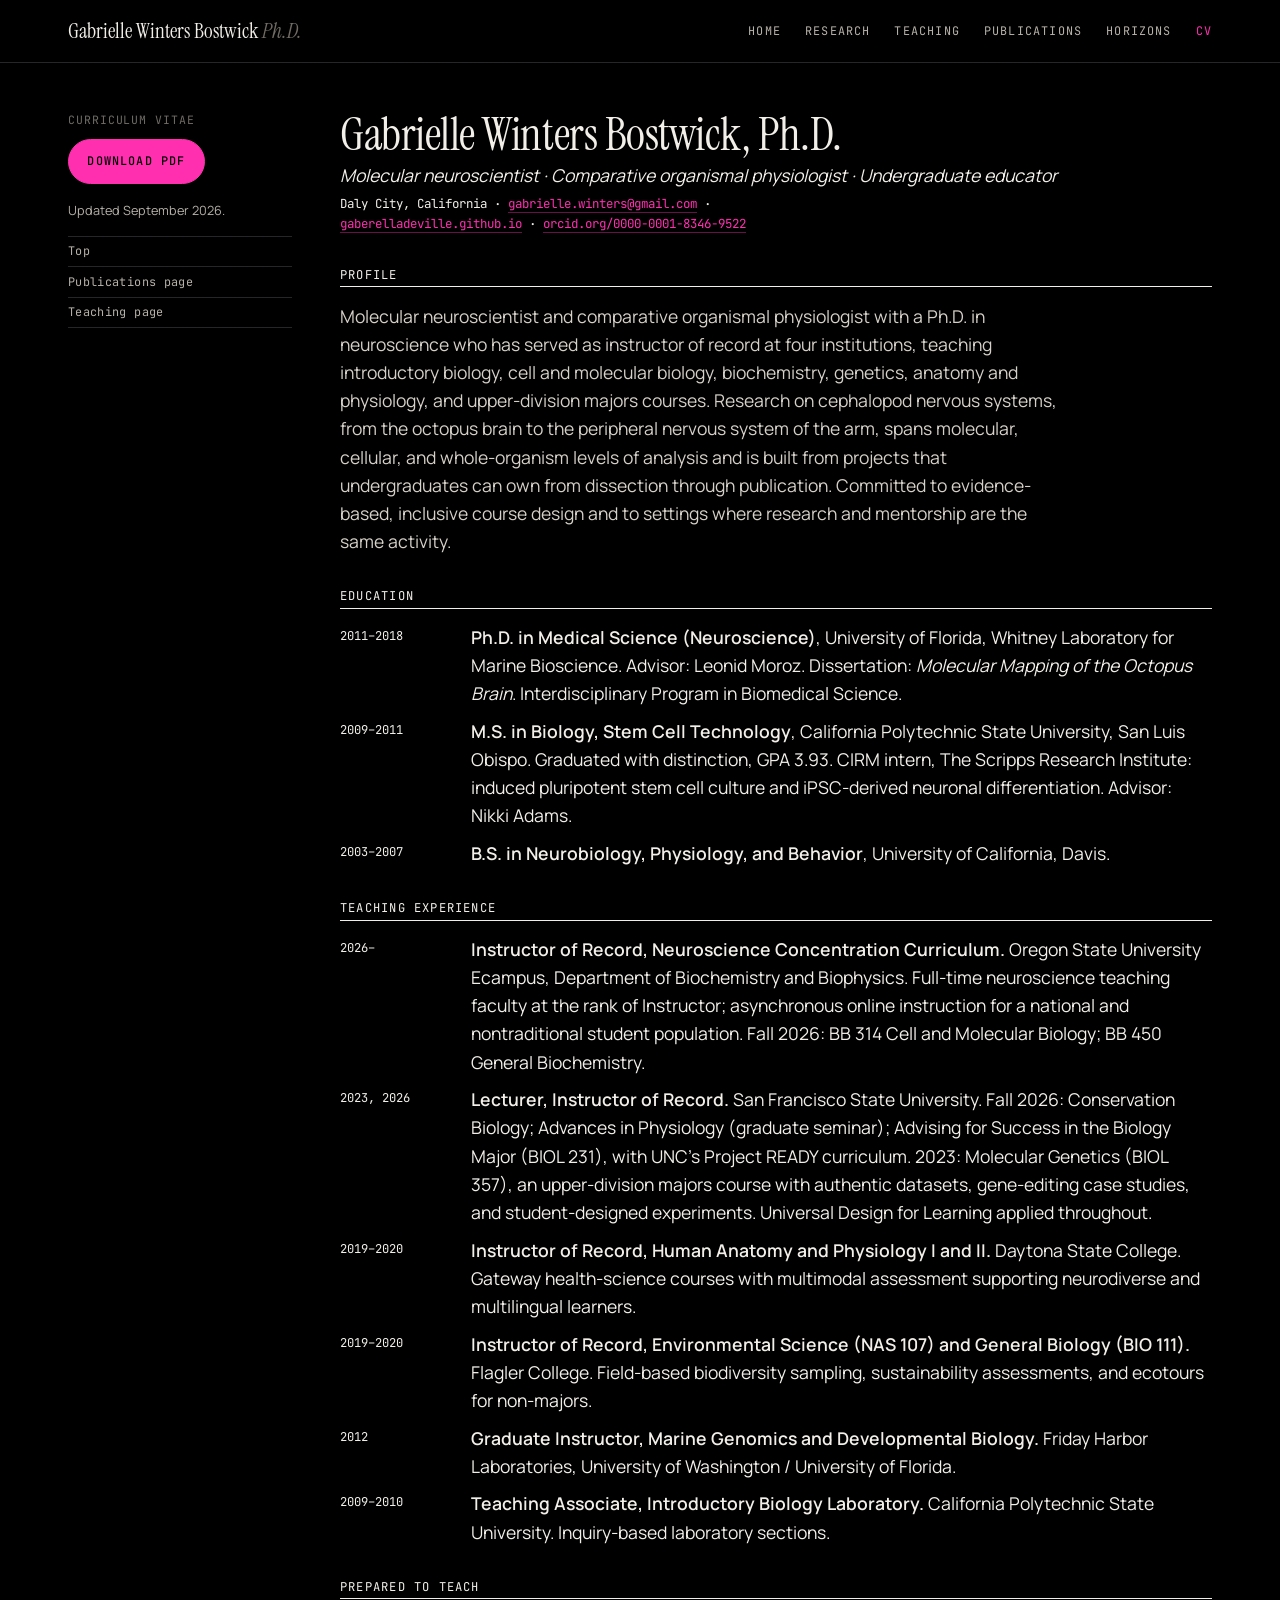
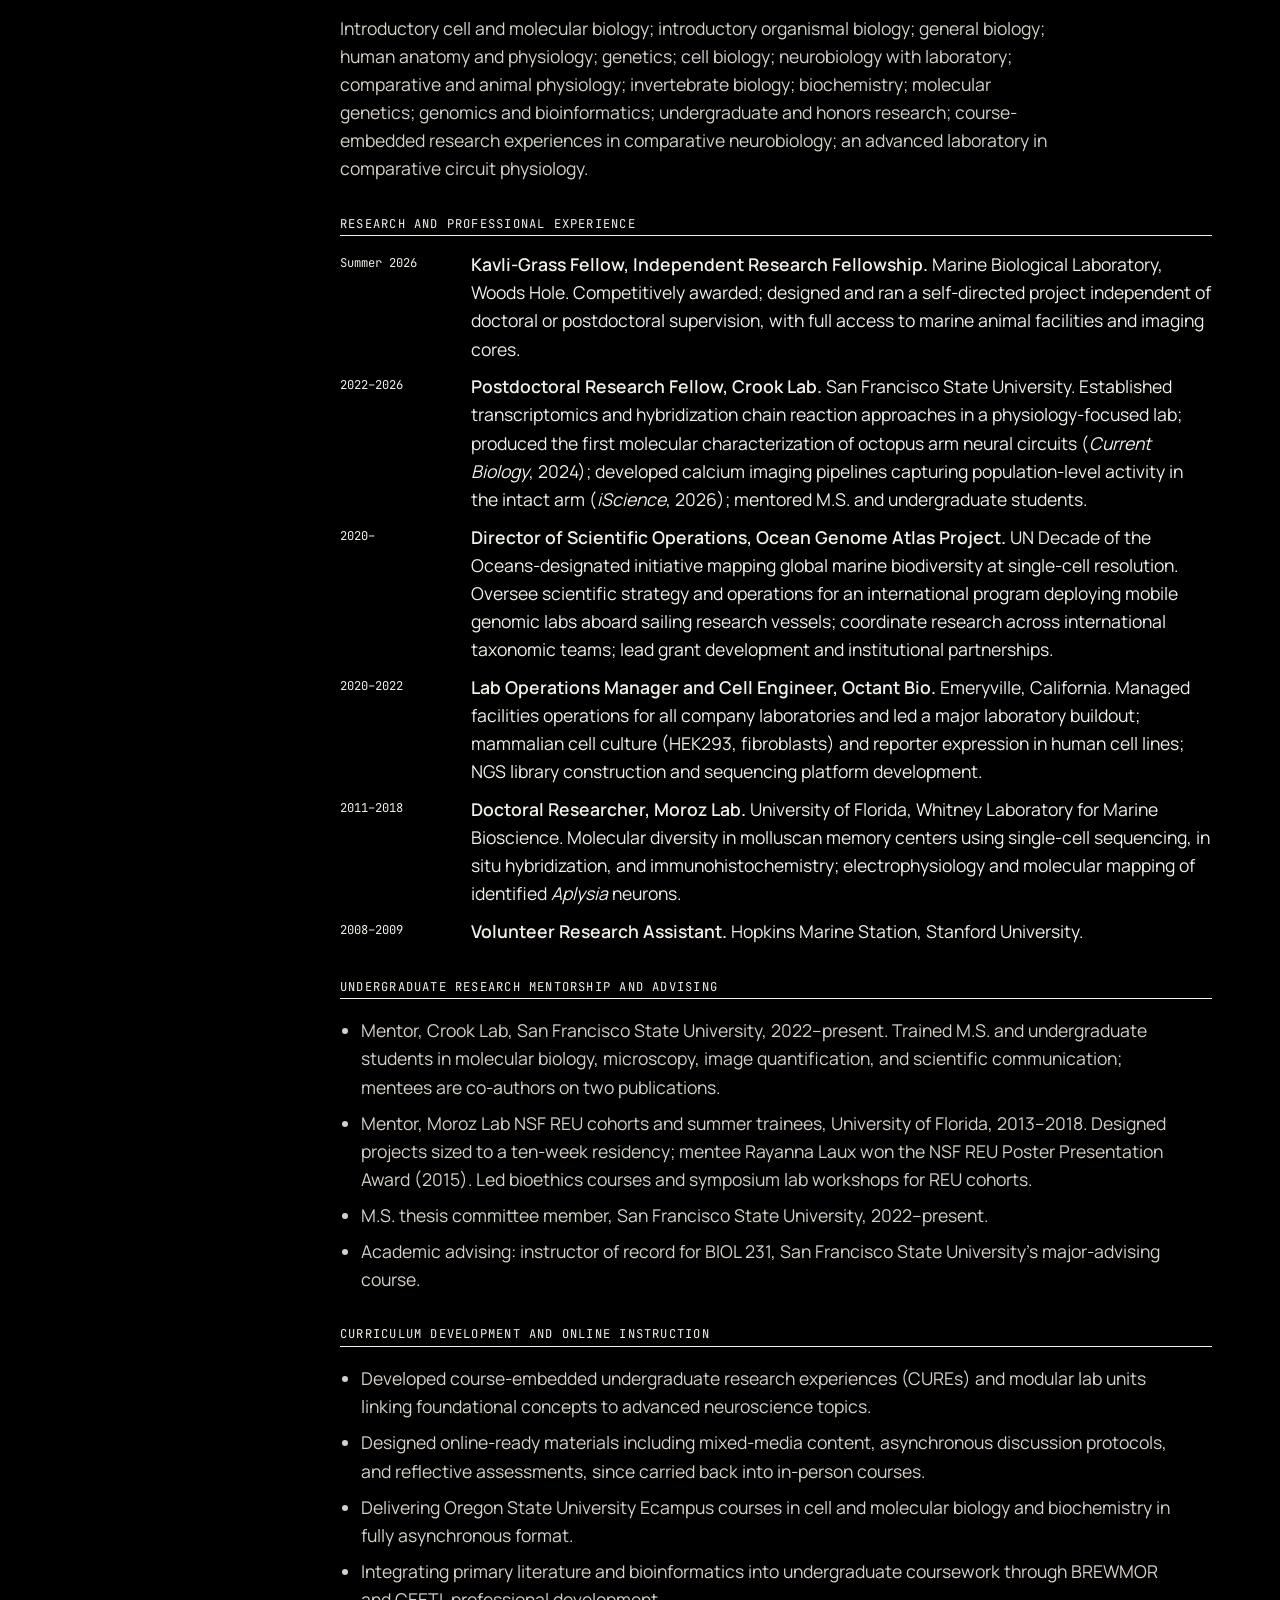
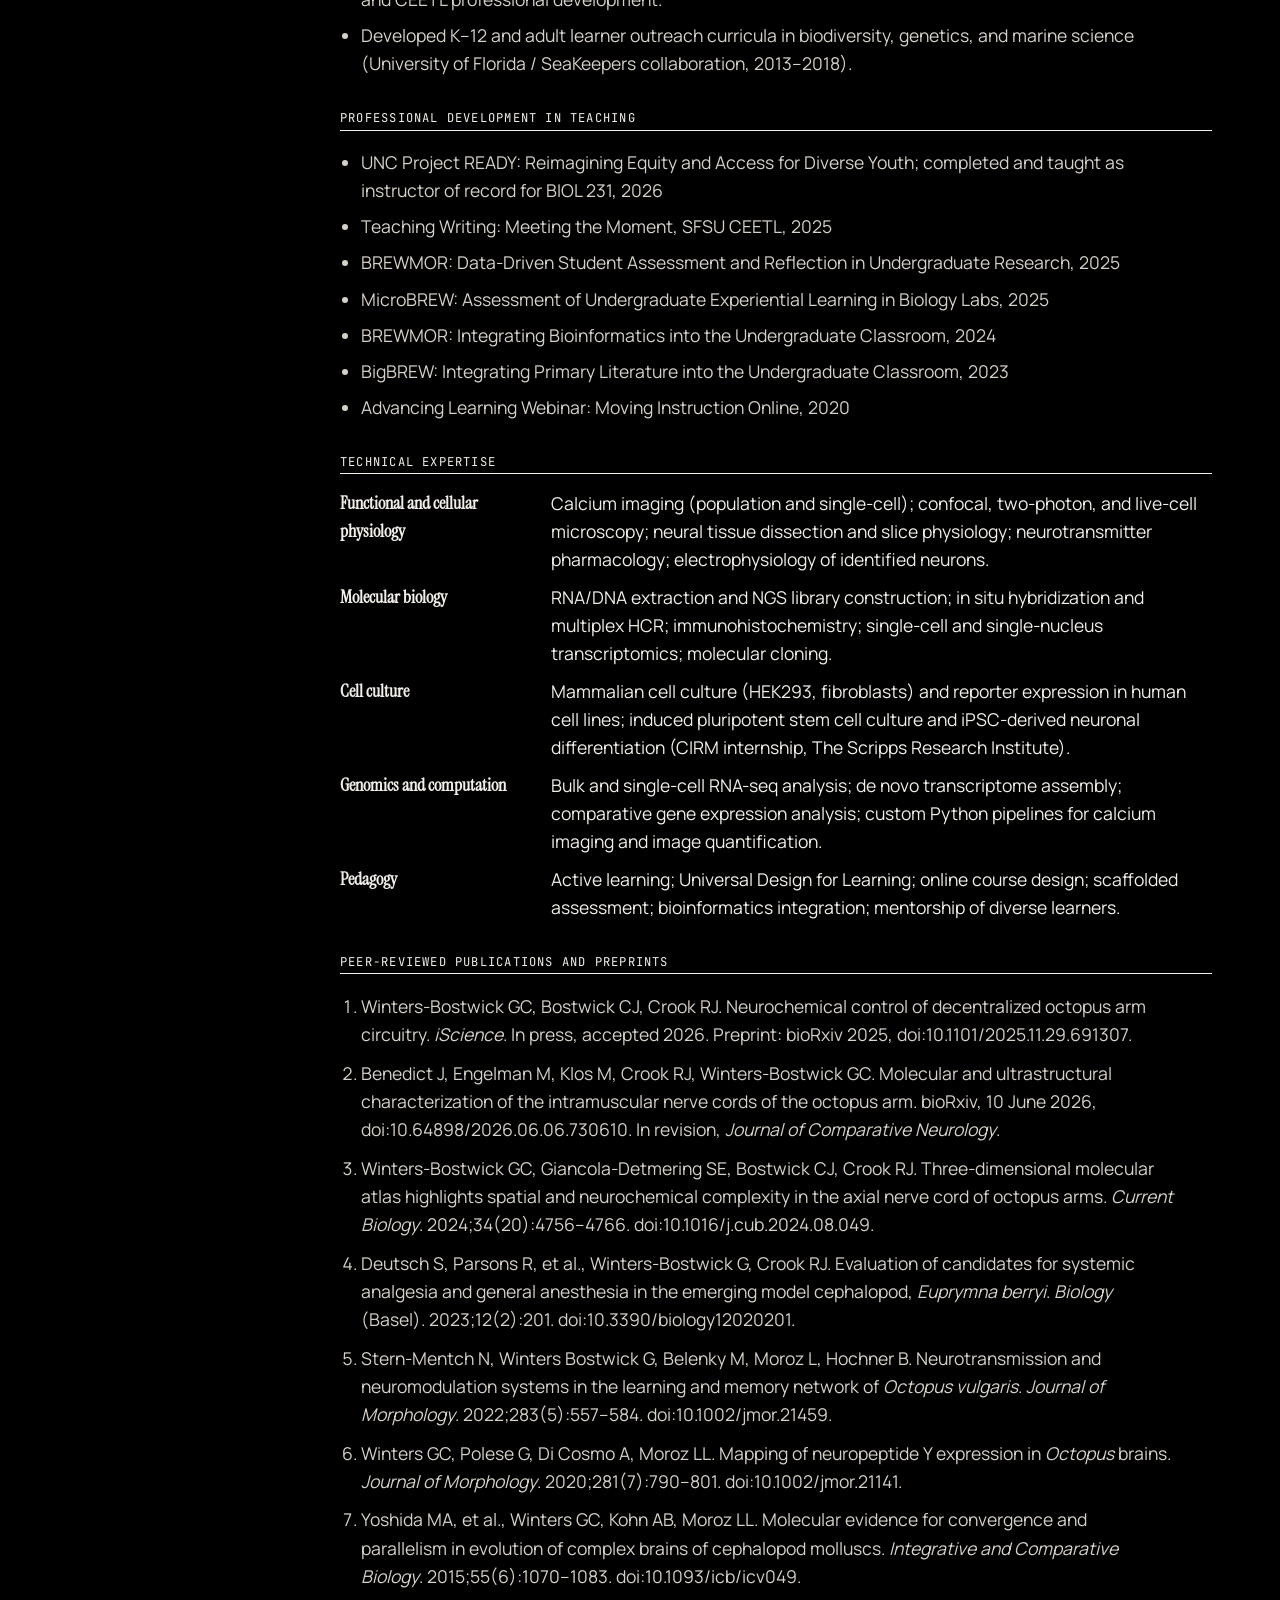
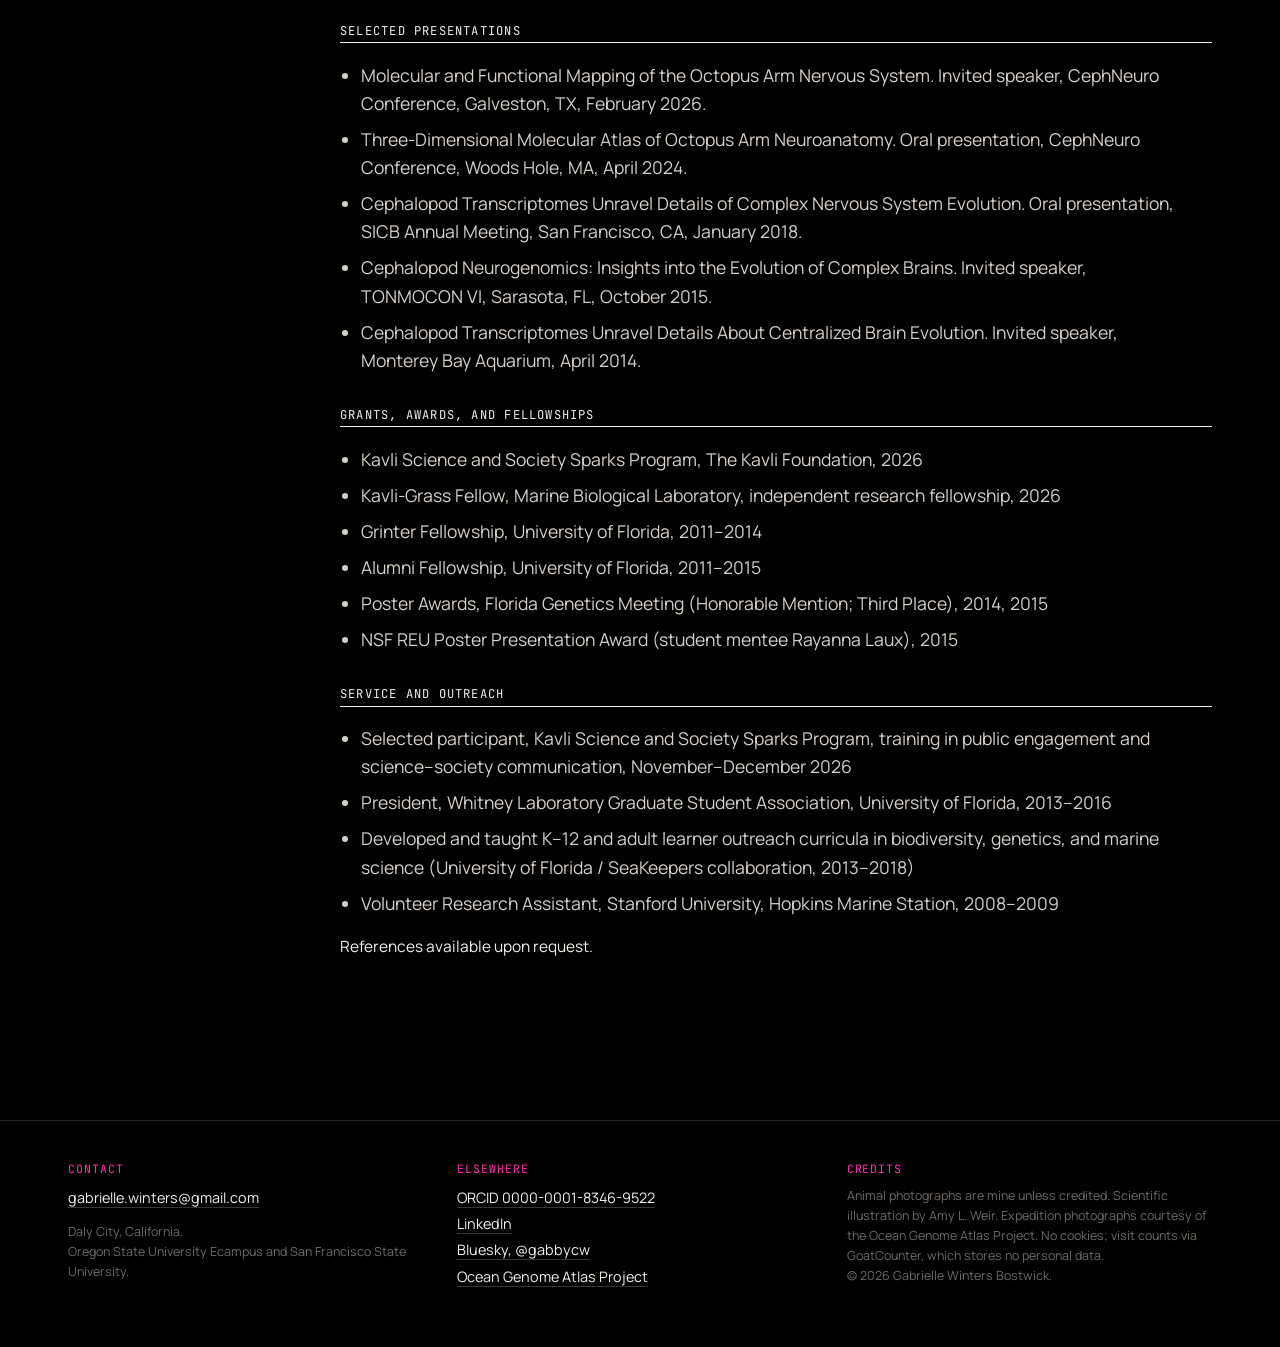
==== commit 6a69a4e2: "OSU biochemistry course is BB 450" ====
--- a/cv.html
+++ b/cv.html
@@ -77,7 +77,7 @@
 
 <h2>Teaching experience</h2>
 <dl>
-<dt>2026–</dt><dd><b>Instructor of Record, Neuroscience Concentration Curriculum.</b> Oregon State University Ecampus, Department of Biochemistry and Biophysics. Full-time neuroscience teaching faculty at the rank of Instructor; asynchronous online instruction for a national and nontraditional student population. Fall 2026: BB 314 Cell and Molecular Biology; BB 350 Elementary Biochemistry.</dd>
+<dt>2026–</dt><dd><b>Instructor of Record, Neuroscience Concentration Curriculum.</b> Oregon State University Ecampus, Department of Biochemistry and Biophysics. Full-time neuroscience teaching faculty at the rank of Instructor; asynchronous online instruction for a national and nontraditional student population. Fall 2026: BB 314 Cell and Molecular Biology; BB 450 General Biochemistry.</dd>
 <dt>2023, 2026</dt><dd><b>Lecturer, Instructor of Record.</b> San Francisco State University. Fall 2026: Conservation Biology; Advances in Physiology (graduate seminar); Advising for Success in the Biology Major (BIOL 231), with UNC's Project READY curriculum. 2023: Molecular Genetics (BIOL 357), an upper-division majors course with authentic datasets, gene-editing case studies, and student-designed experiments. Universal Design for Learning applied throughout.</dd>
 <dt>2019–2020</dt><dd><b>Instructor of Record, Human Anatomy and Physiology I and II.</b> Daytona State College. Gateway health-science courses with multimodal assessment supporting neurodiverse and multilingual learners.</dd>
 <dt>2019–2020</dt><dd><b>Instructor of Record, Environmental Science (NAS 107) and General Biology (BIO 111).</b> Flagler College. Field-based biodiversity sampling, sustainability assessments, and ecotours for non-majors.</dd>
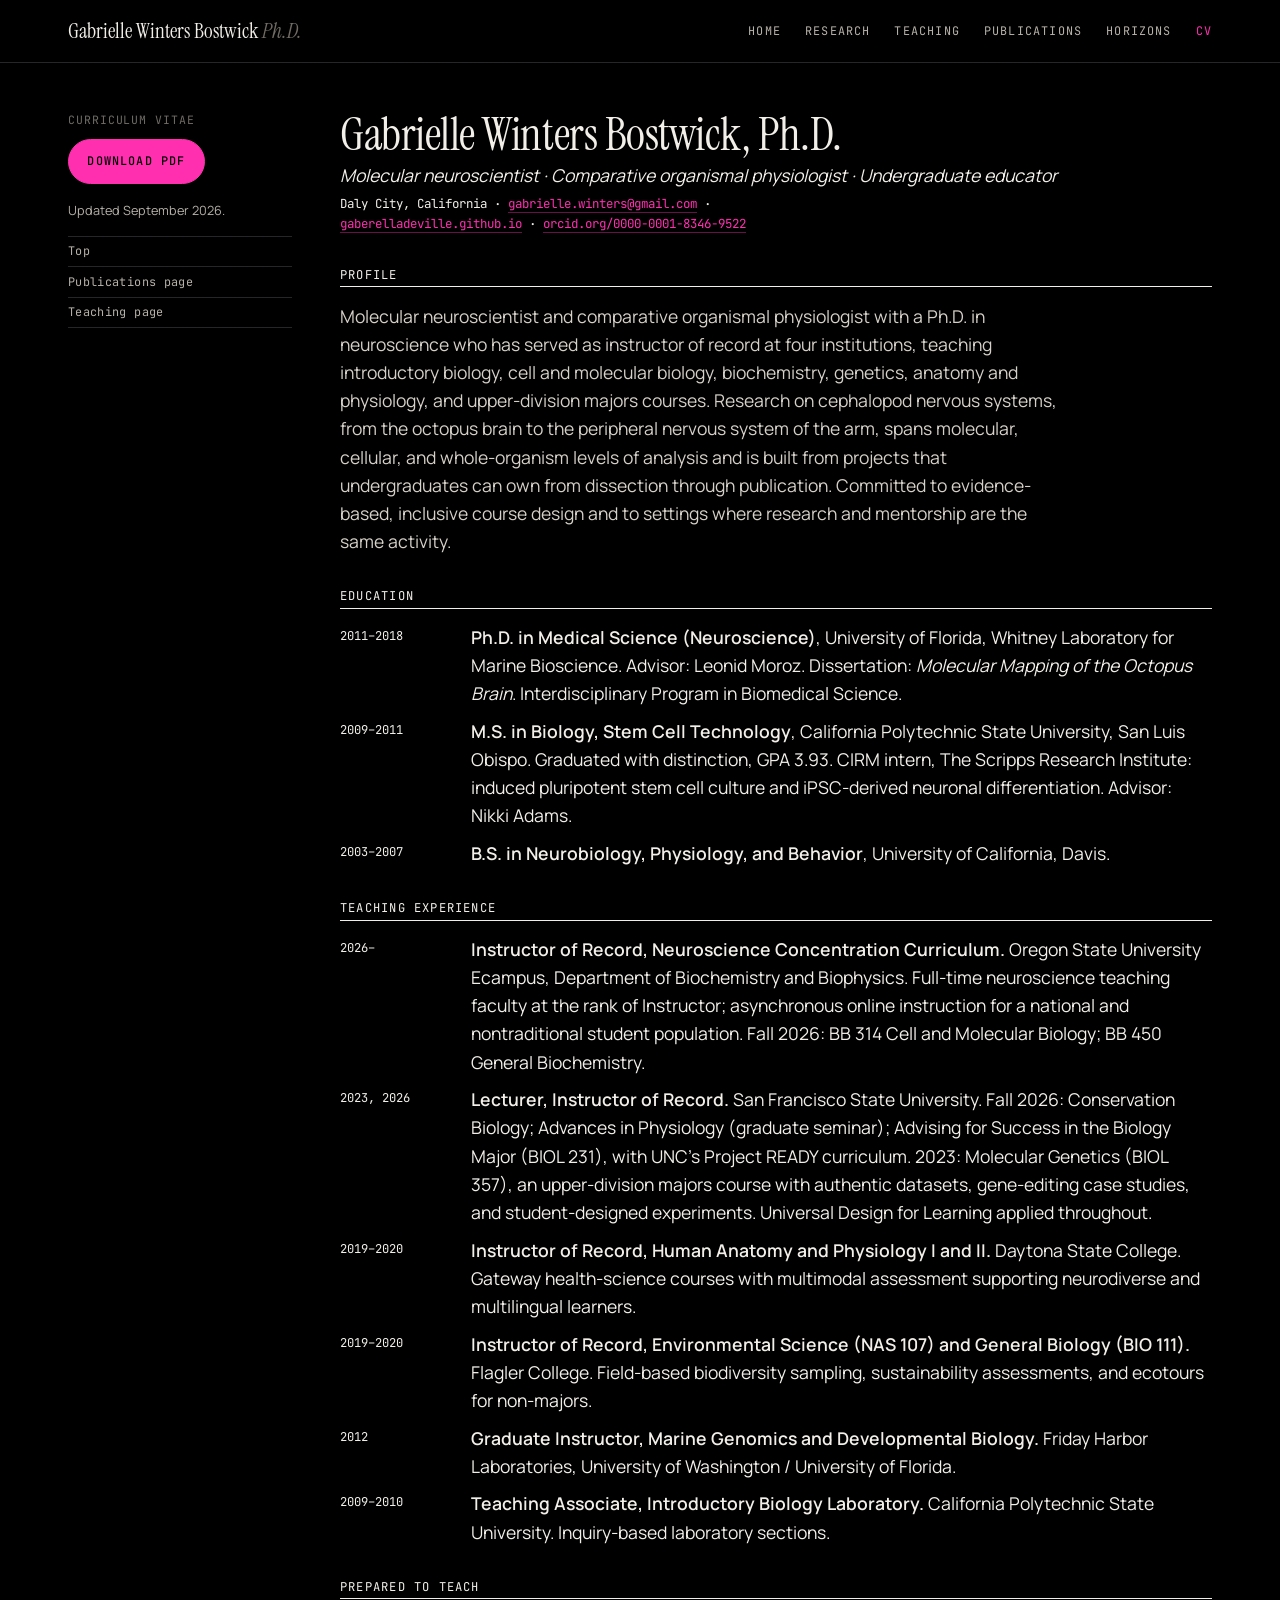
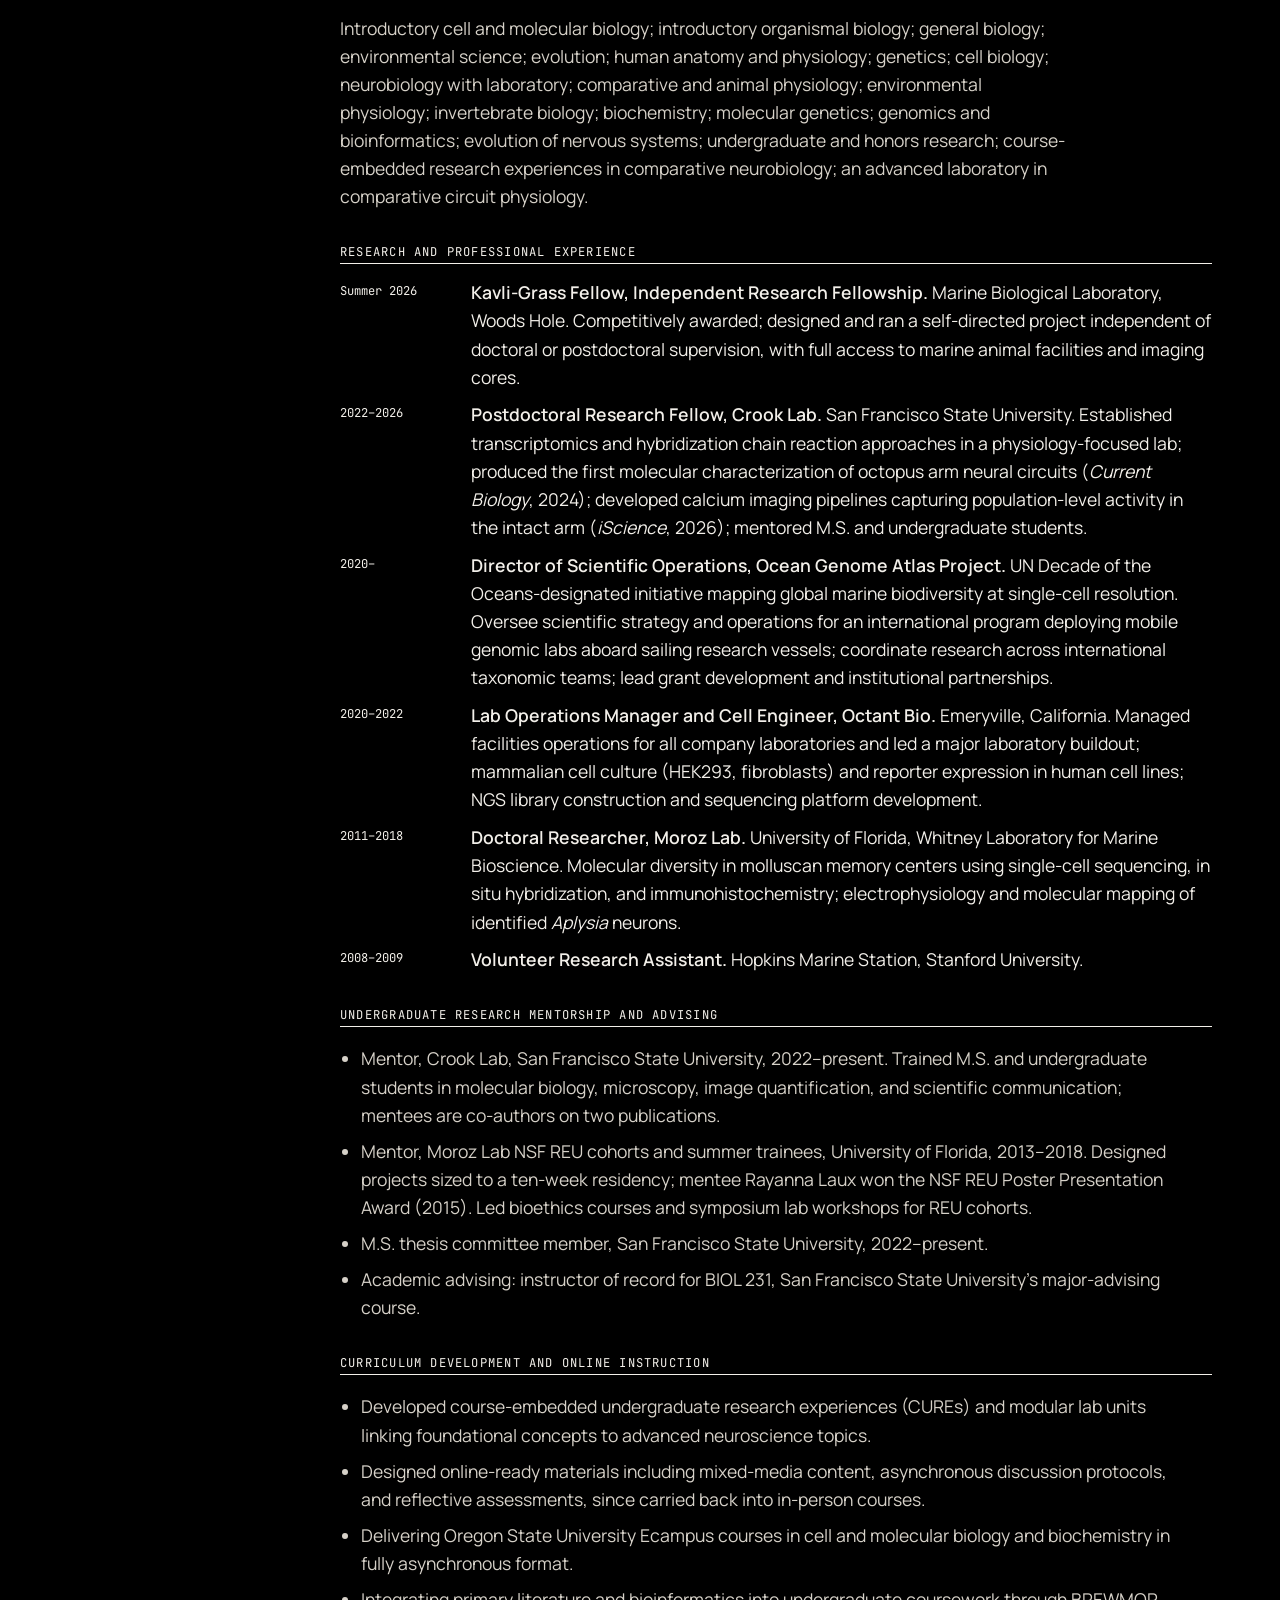
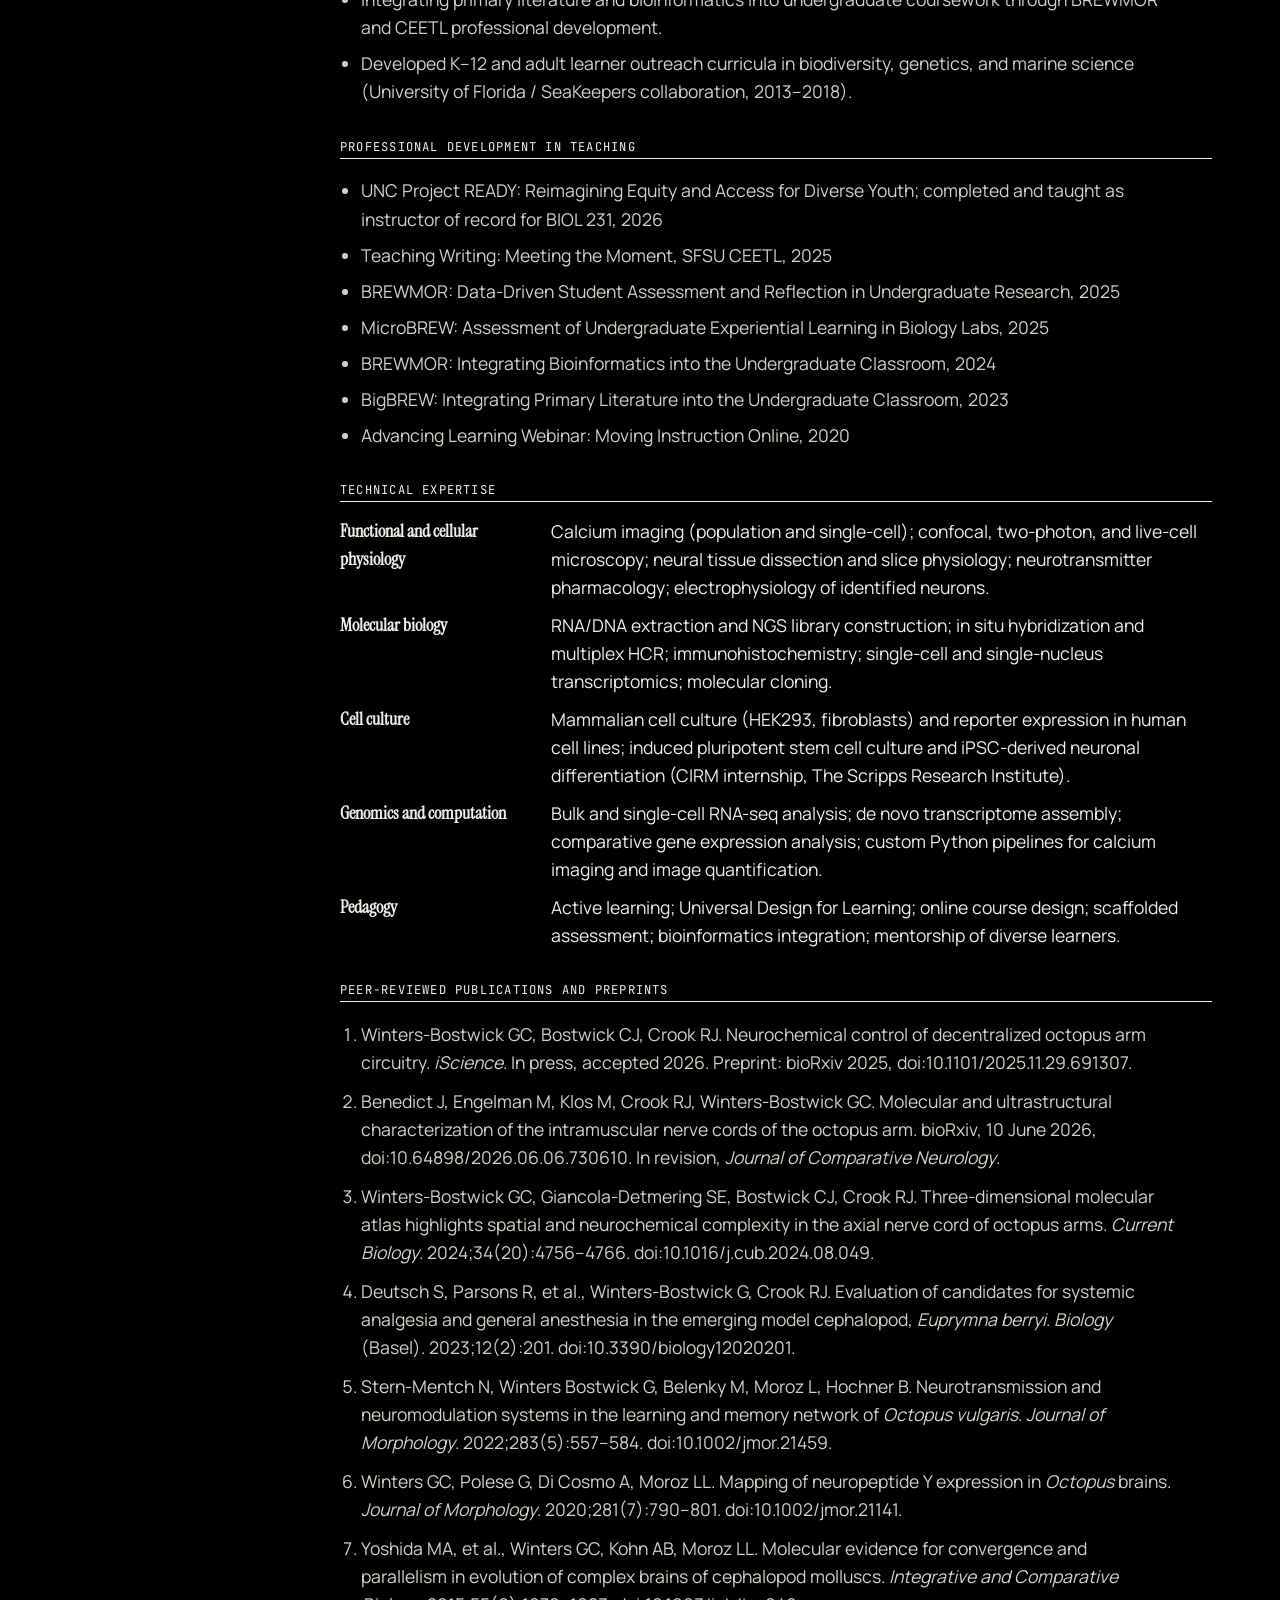
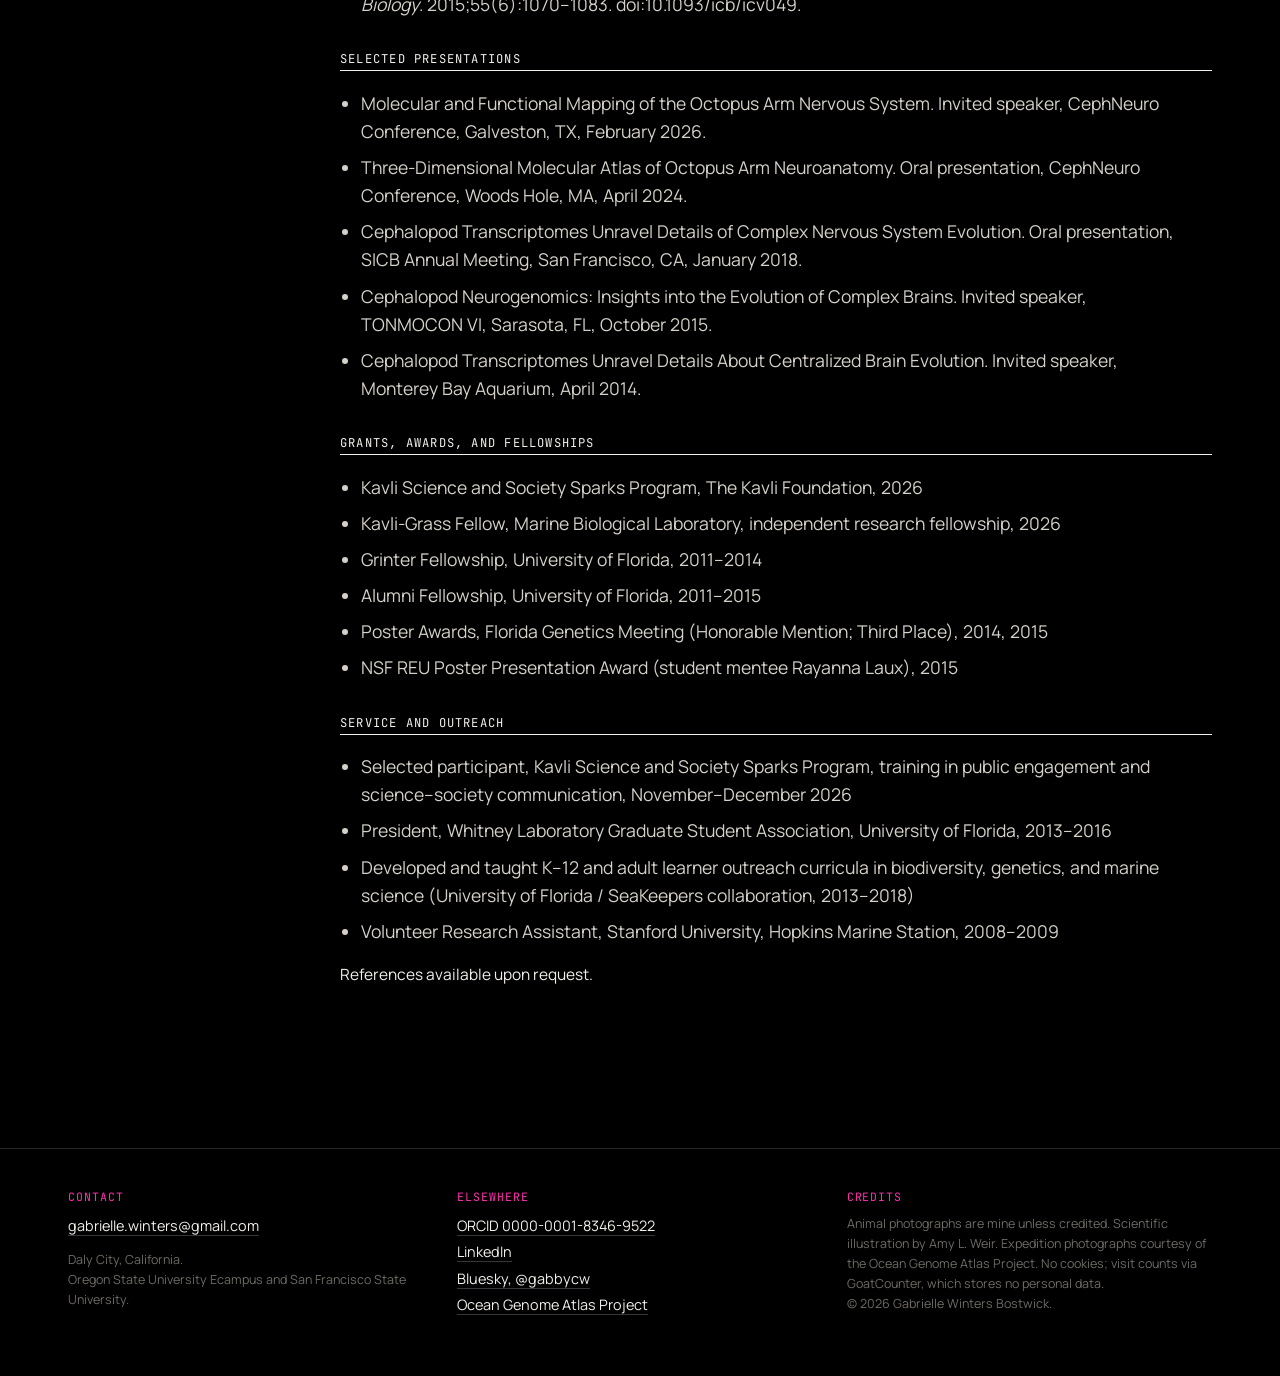
==== commit b51a7e89: "Evolutionary and environmental framing, lightly, across pages" ====
--- a/cv.html
+++ b/cv.html
@@ -12,7 +12,7 @@
 <meta property="og:url" content="https://gaberelladeville.github.io/cv.html">
 <link rel="canonical" href="https://gaberelladeville.github.io/cv.html">
 <meta name="author" content="Gabrielle Winters Bostwick">
-<meta name="keywords" content="Gabrielle Winters Bostwick, Gabrielle Winters-Bostwick, Gabrielle Winters, Winters-Bostwick GC, Winters GC, molecular neuroscientist, comparative physiologist, cephalopod neuroscience, octopus arm nervous system, Octopus bocki, Octopus bimaculoides, Euprymna berryi, hybridization chain reaction, calcium imaging, San Francisco State University, Oregon State University, Marine Biological Laboratory, Ocean Genome Atlas Project">
+<meta name="keywords" content="Gabrielle Winters Bostwick, Gabrielle Winters-Bostwick, Gabrielle Winters, Winters-Bostwick GC, Winters GC, molecular neuroscientist, comparative physiologist, cephalopod neuroscience, evolutionary neuroscience, convergent evolution, environmental physiology, ocean acidification, climate change, octopus arm nervous system, Octopus bocki, Octopus bimaculoides, Euprymna berryi, hybridization chain reaction, calcium imaging, San Francisco State University, Oregon State University, Marine Biological Laboratory, Ocean Genome Atlas Project">
 <script type="application/ld+json">
 {"@context":"https://schema.org","@type":"Person","name":"Gabrielle Winters Bostwick","alternateName":["Gabrielle Winters-Bostwick","Gabrielle C. Winters-Bostwick","Gabrielle Winters","G. C. Winters"],"honorificSuffix":"Ph.D.","url":"https://gaberelladeville.github.io/","image":"https://gaberelladeville.github.io/assets/img/portrait.jpg","jobTitle":"Molecular neuroscientist and comparative physiologist","email":"mailto:gabrielle.winters@gmail.com","affiliation":[{"@type":"Organization","name":"Oregon State University"},{"@type":"Organization","name":"San Francisco State University"},{"@type":"Organization","name":"Ocean Genome Atlas Project"}],"alumniOf":[{"@type":"Organization","name":"University of Florida"},{"@type":"Organization","name":"California Polytechnic State University, San Luis Obispo"},{"@type":"Organization","name":"University of California, Davis"}],"sameAs":["https://orcid.org/0000-0001-8346-9522","https://www.linkedin.com/in/gabrielle-winters/","https://bsky.app/profile/gabbycw.bsky.social","https://www.researchgate.net/profile/Gabrielle-Winters"],"knowsAbout":["cephalopod neuroscience","octopus arm nervous system","molecular neuroanatomy","calcium imaging","hybridization chain reaction","comparative physiology"]}
 </script>
@@ -86,7 +86,7 @@
 </dl>
 
 <h2>Prepared to teach</h2>
-<p>Introductory cell and molecular biology; introductory organismal biology; general biology; human anatomy and physiology; genetics; cell biology; neurobiology with laboratory; comparative and animal physiology; invertebrate biology; biochemistry; molecular genetics; genomics and bioinformatics; undergraduate and honors research; course-embedded research experiences in comparative neurobiology; an advanced laboratory in comparative circuit physiology.</p>
+<p>Introductory cell and molecular biology; introductory organismal biology; general biology; environmental science; evolution; human anatomy and physiology; genetics; cell biology; neurobiology with laboratory; comparative and animal physiology; environmental physiology; invertebrate biology; biochemistry; molecular genetics; genomics and bioinformatics; evolution of nervous systems; undergraduate and honors research; course-embedded research experiences in comparative neurobiology; an advanced laboratory in comparative circuit physiology.</p>
 
 <h2>Research and professional experience</h2>
 <dl>
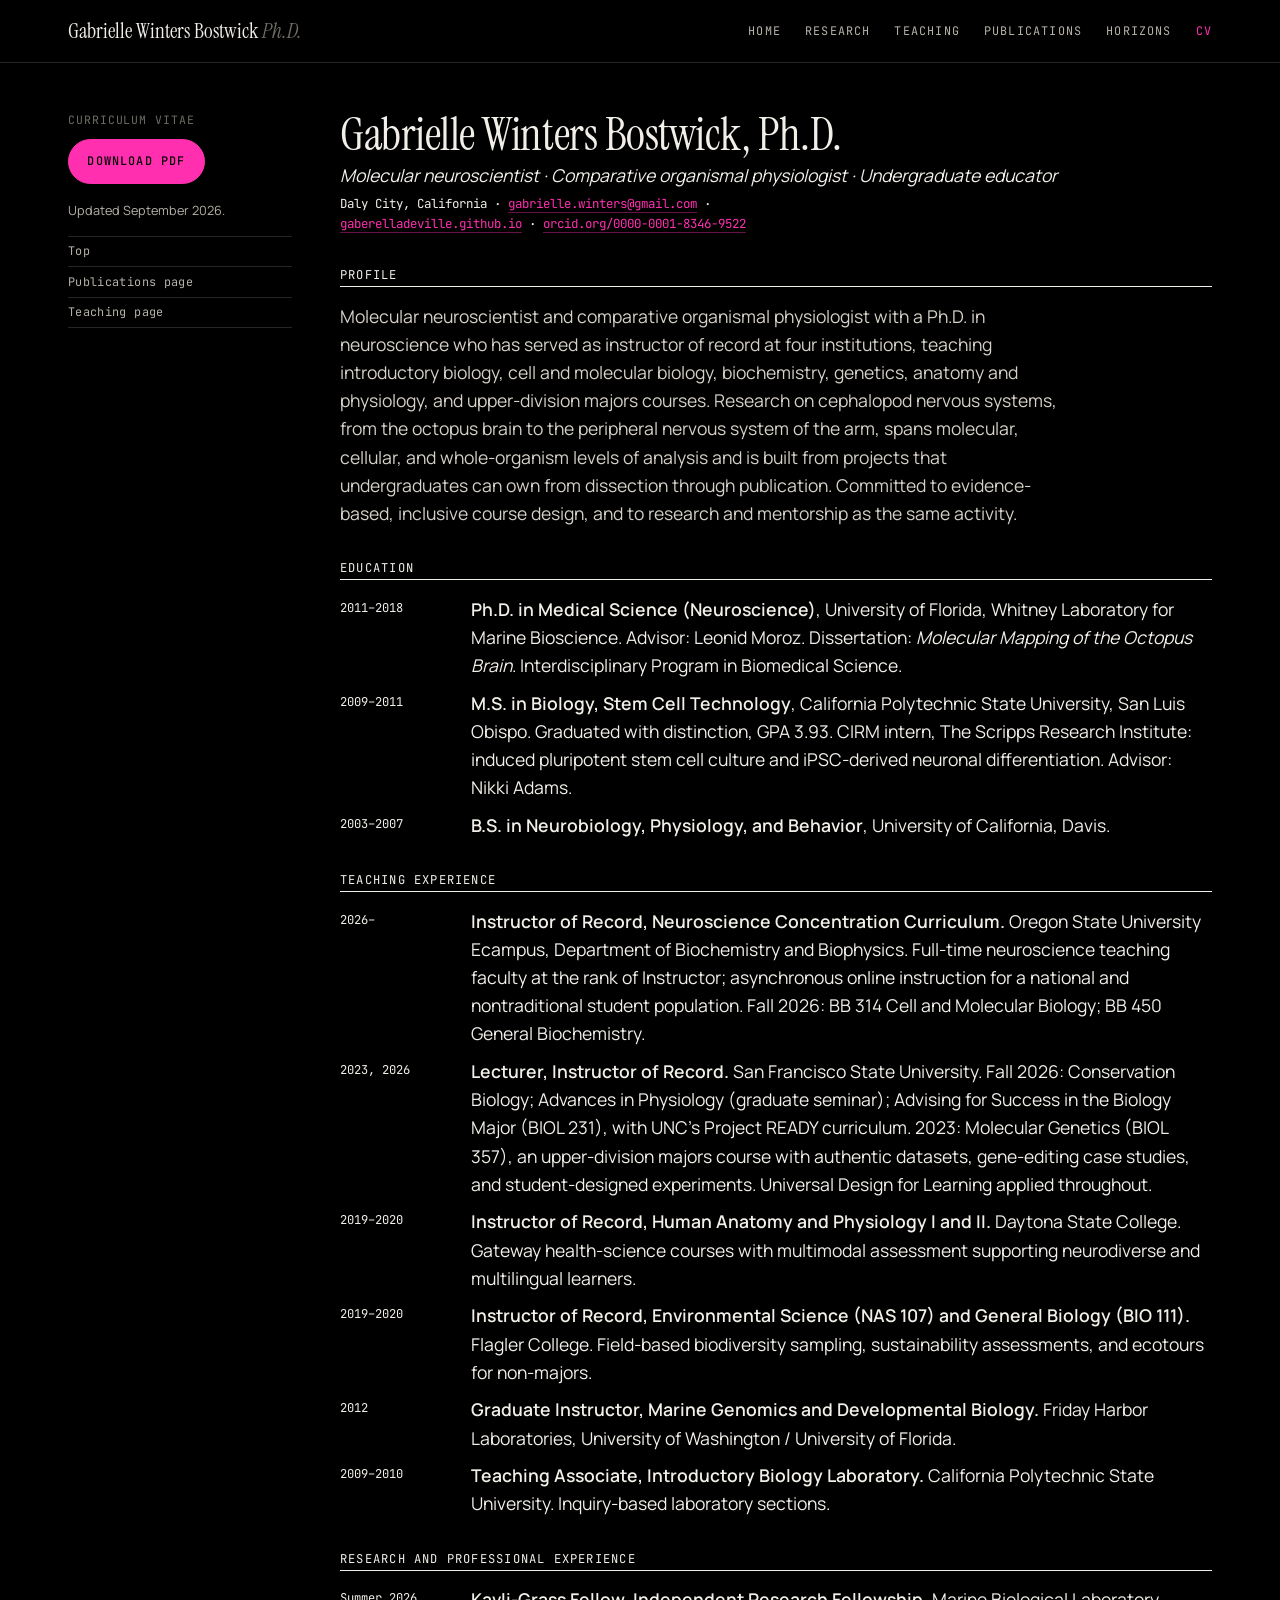
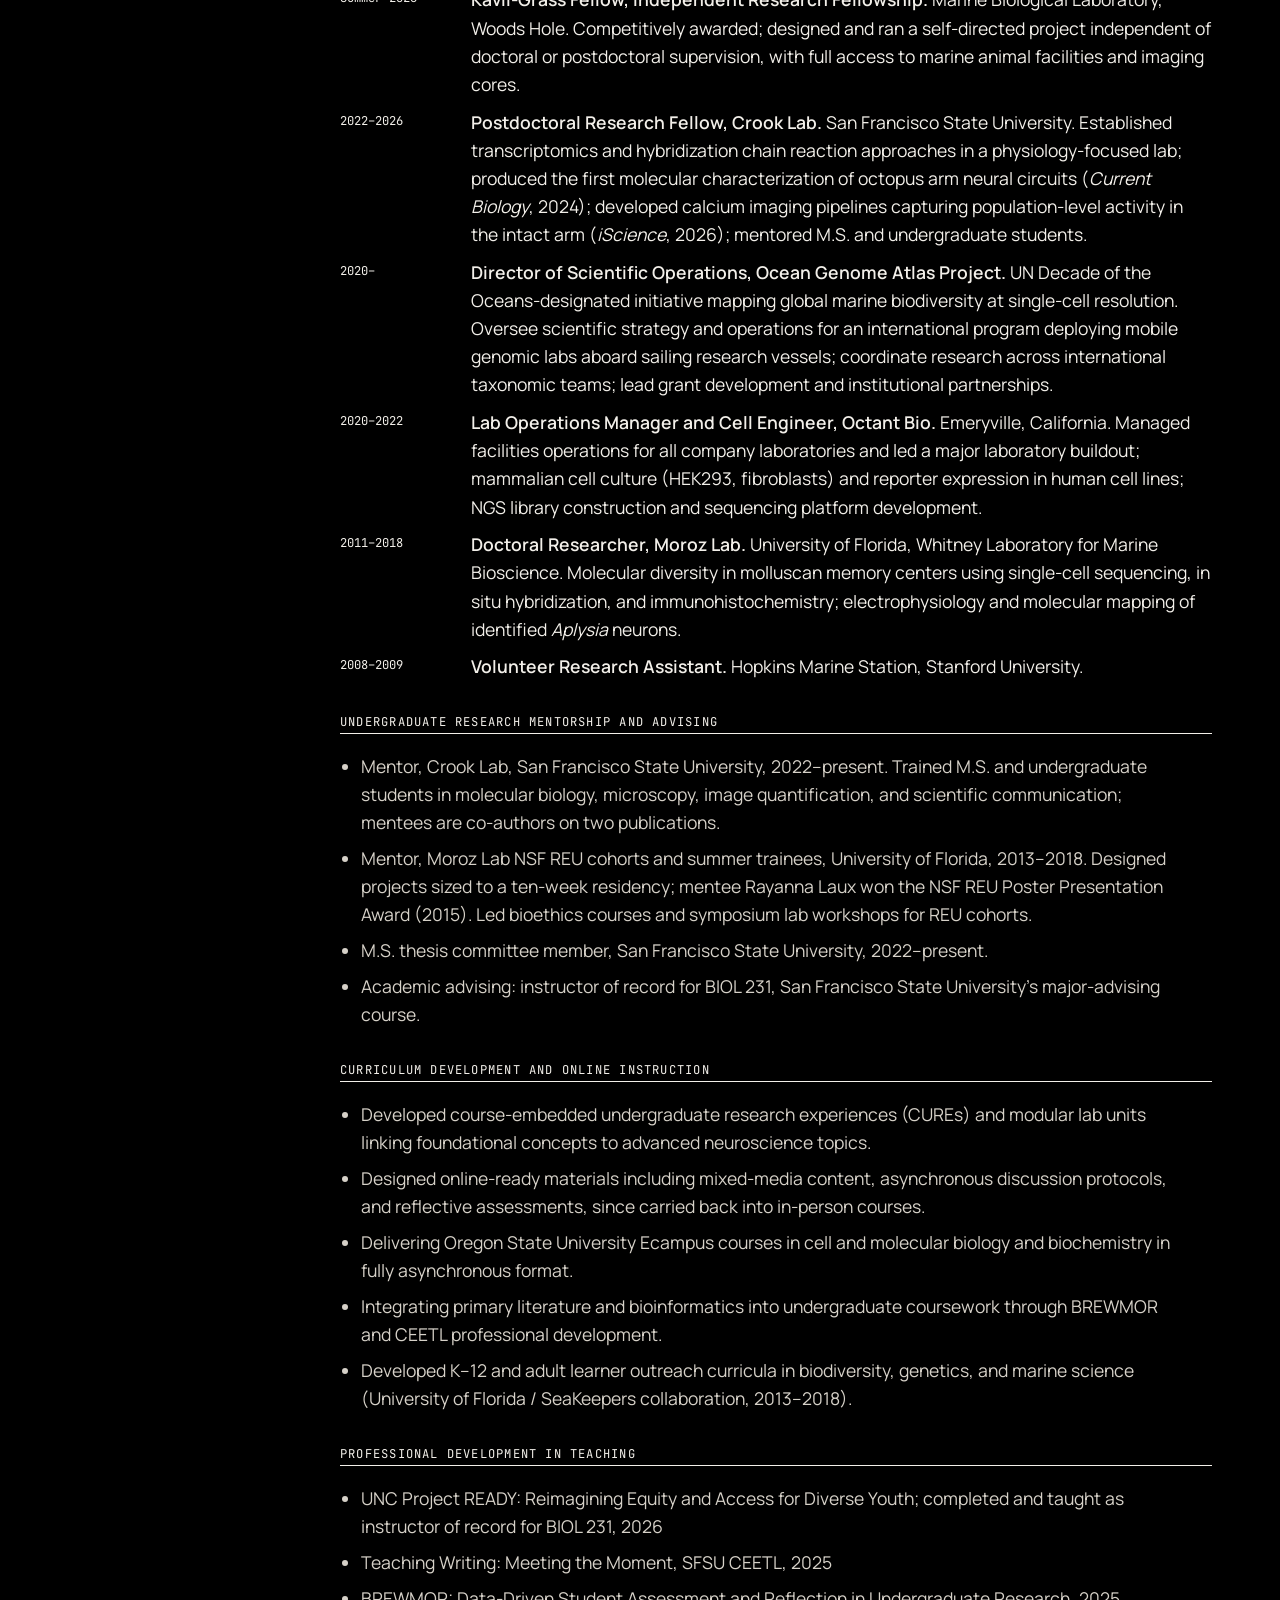
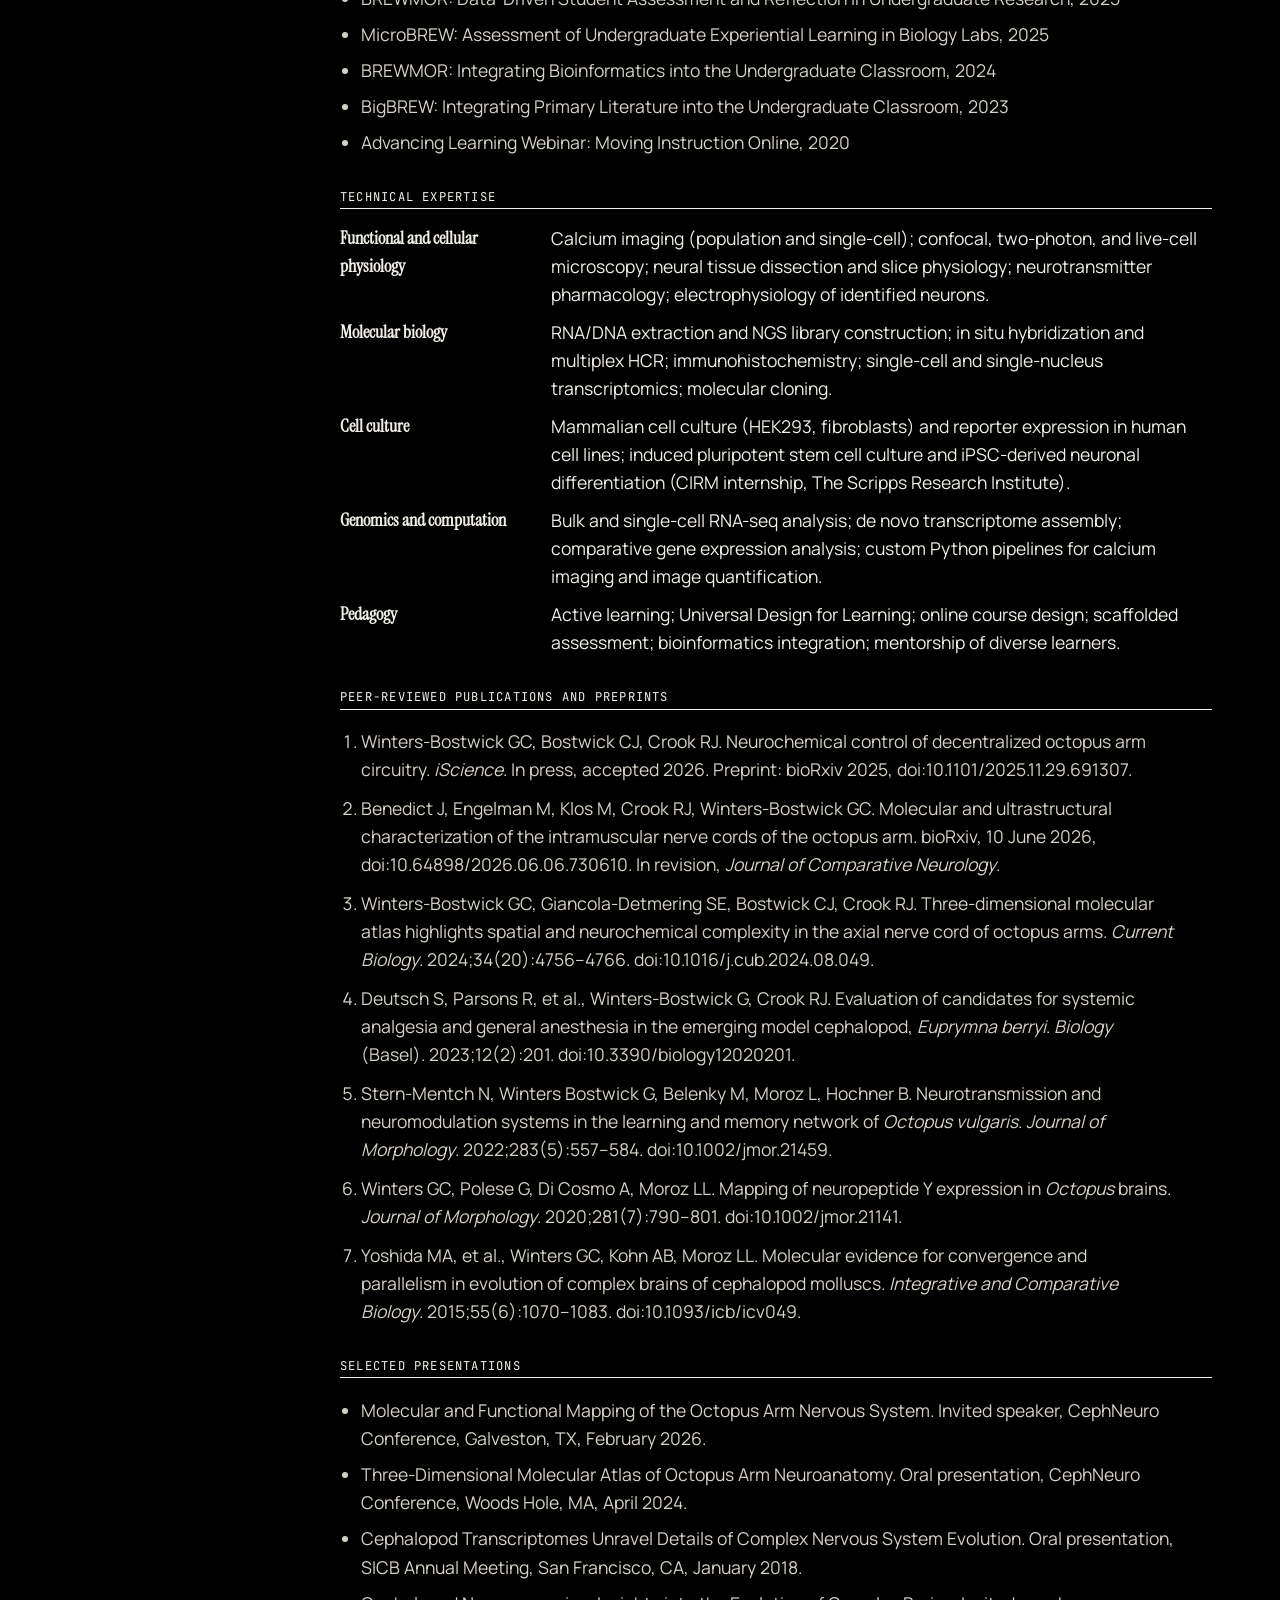
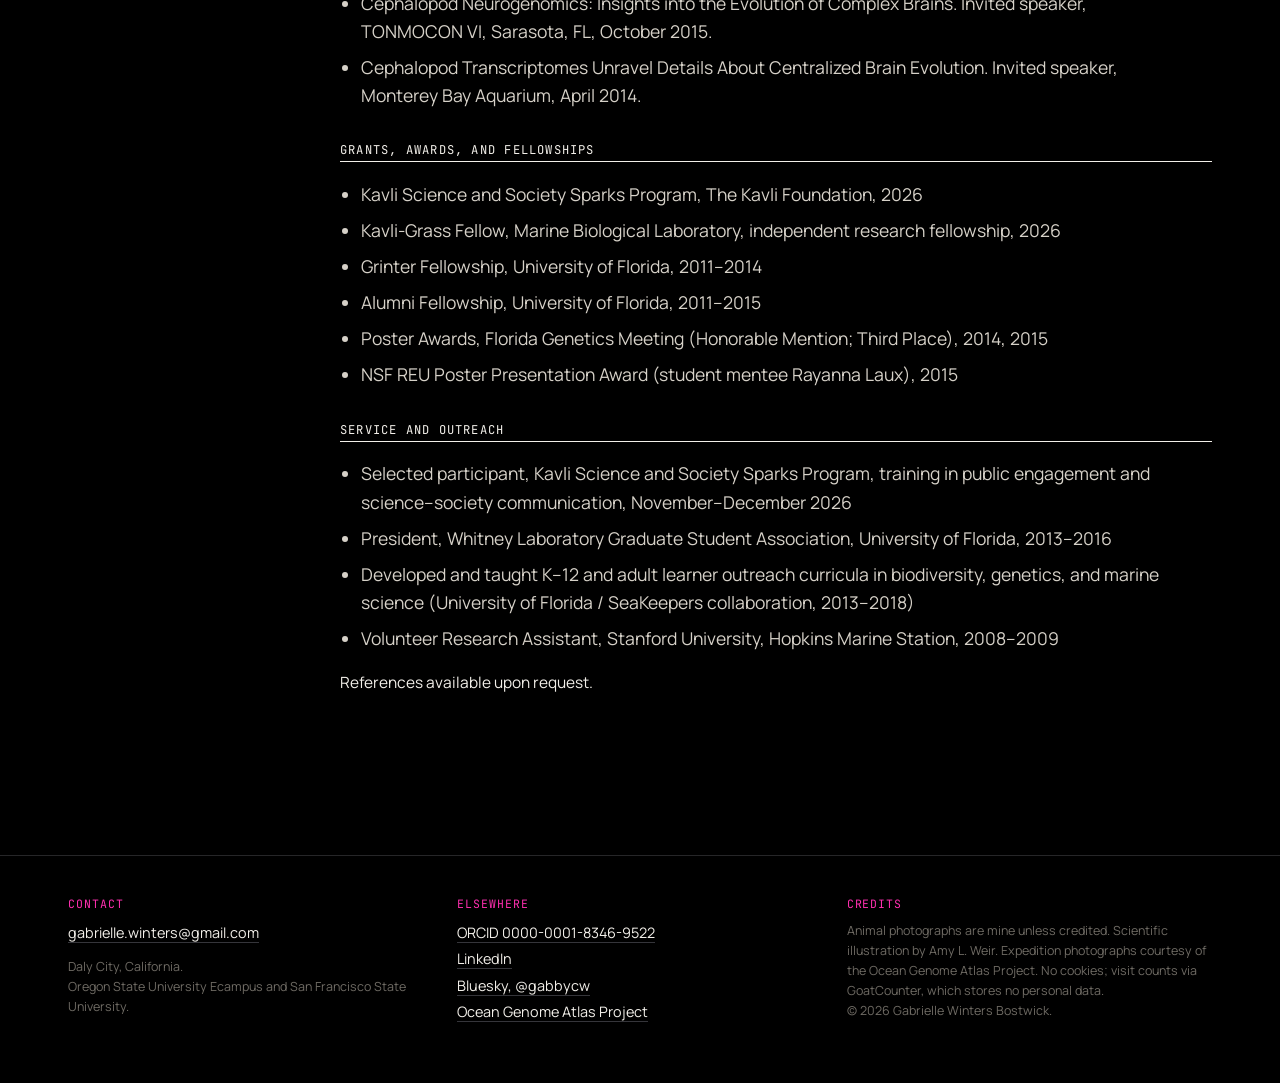
==== commit 831d13f3: "Remove job-market signals from the site Drops the tenure-track/search-committee line from the homepa" ====
--- a/cv.html
+++ b/cv.html
@@ -12,6 +12,7 @@
 <meta property="og:url" content="https://gaberelladeville.github.io/cv.html">
 <link rel="canonical" href="https://gaberelladeville.github.io/cv.html">
 <meta name="author" content="Gabrielle Winters Bostwick">
+<meta name="google-site-verification" content="ahnPfRX5Jn-W7XOsYNGcV5ZWpmAwP7vJf-dLgor6X-U" />
 <meta name="keywords" content="Gabrielle Winters Bostwick, Gabrielle Winters-Bostwick, Gabrielle Winters, Winters-Bostwick GC, Winters GC, molecular neuroscientist, comparative physiologist, cephalopod neuroscience, evolutionary neuroscience, convergent evolution, environmental physiology, ocean acidification, climate change, octopus arm nervous system, Octopus bocki, Octopus bimaculoides, Euprymna berryi, hybridization chain reaction, calcium imaging, San Francisco State University, Oregon State University, Marine Biological Laboratory, Ocean Genome Atlas Project">
 <script type="application/ld+json">
 {"@context":"https://schema.org","@type":"Person","name":"Gabrielle Winters Bostwick","alternateName":["Gabrielle Winters-Bostwick","Gabrielle C. Winters-Bostwick","Gabrielle Winters","G. C. Winters"],"honorificSuffix":"Ph.D.","url":"https://gaberelladeville.github.io/","image":"https://gaberelladeville.github.io/assets/img/portrait.jpg","jobTitle":"Molecular neuroscientist and comparative physiologist","email":"mailto:gabrielle.winters@gmail.com","affiliation":[{"@type":"Organization","name":"Oregon State University"},{"@type":"Organization","name":"San Francisco State University"},{"@type":"Organization","name":"Ocean Genome Atlas Project"}],"alumniOf":[{"@type":"Organization","name":"University of Florida"},{"@type":"Organization","name":"California Polytechnic State University, San Luis Obispo"},{"@type":"Organization","name":"University of California, Davis"}],"sameAs":["https://orcid.org/0000-0001-8346-9522","https://www.linkedin.com/in/gabrielle-winters/","https://bsky.app/profile/gabbycw.bsky.social","https://www.researchgate.net/profile/Gabrielle-Winters"],"knowsAbout":["cephalopod neuroscience","octopus arm nervous system","molecular neuroanatomy","calcium imaging","hybridization chain reaction","comparative physiology"]}
@@ -66,7 +67,7 @@
 </header>
 
 <h2>Profile</h2>
-<p>Molecular neuroscientist and comparative organismal physiologist with a Ph.D. in neuroscience who has served as instructor of record at four institutions, teaching introductory biology, cell and molecular biology, biochemistry, genetics, anatomy and physiology, and upper-division majors courses. Research on cephalopod nervous systems, from the octopus brain to the peripheral nervous system of the arm, spans molecular, cellular, and whole-organism levels of analysis and is built from projects that undergraduates can own from dissection through publication. Committed to evidence-based, inclusive course design and to settings where research and mentorship are the same activity.</p>
+<p>Molecular neuroscientist and comparative organismal physiologist with a Ph.D. in neuroscience who has served as instructor of record at four institutions, teaching introductory biology, cell and molecular biology, biochemistry, genetics, anatomy and physiology, and upper-division majors courses. Research on cephalopod nervous systems, from the octopus brain to the peripheral nervous system of the arm, spans molecular, cellular, and whole-organism levels of analysis and is built from projects that undergraduates can own from dissection through publication. Committed to evidence-based, inclusive course design, and to research and mentorship as the same activity.</p>
 
 <h2>Education</h2>
 <dl>
@@ -85,8 +86,6 @@
 <dt>2009–2010</dt><dd><b>Teaching Associate, Introductory Biology Laboratory.</b> California Polytechnic State University. Inquiry-based laboratory sections.</dd>
 </dl>
 
-<h2>Prepared to teach</h2>
-<p>Introductory cell and molecular biology; introductory organismal biology; general biology; environmental science; evolution; human anatomy and physiology; genetics; cell biology; neurobiology with laboratory; comparative and animal physiology; environmental physiology; invertebrate biology; biochemistry; molecular genetics; genomics and bioinformatics; evolution of nervous systems; undergraduate and honors research; course-embedded research experiences in comparative neurobiology; an advanced laboratory in comparative circuit physiology.</p>
 
 <h2>Research and professional experience</h2>
 <dl>
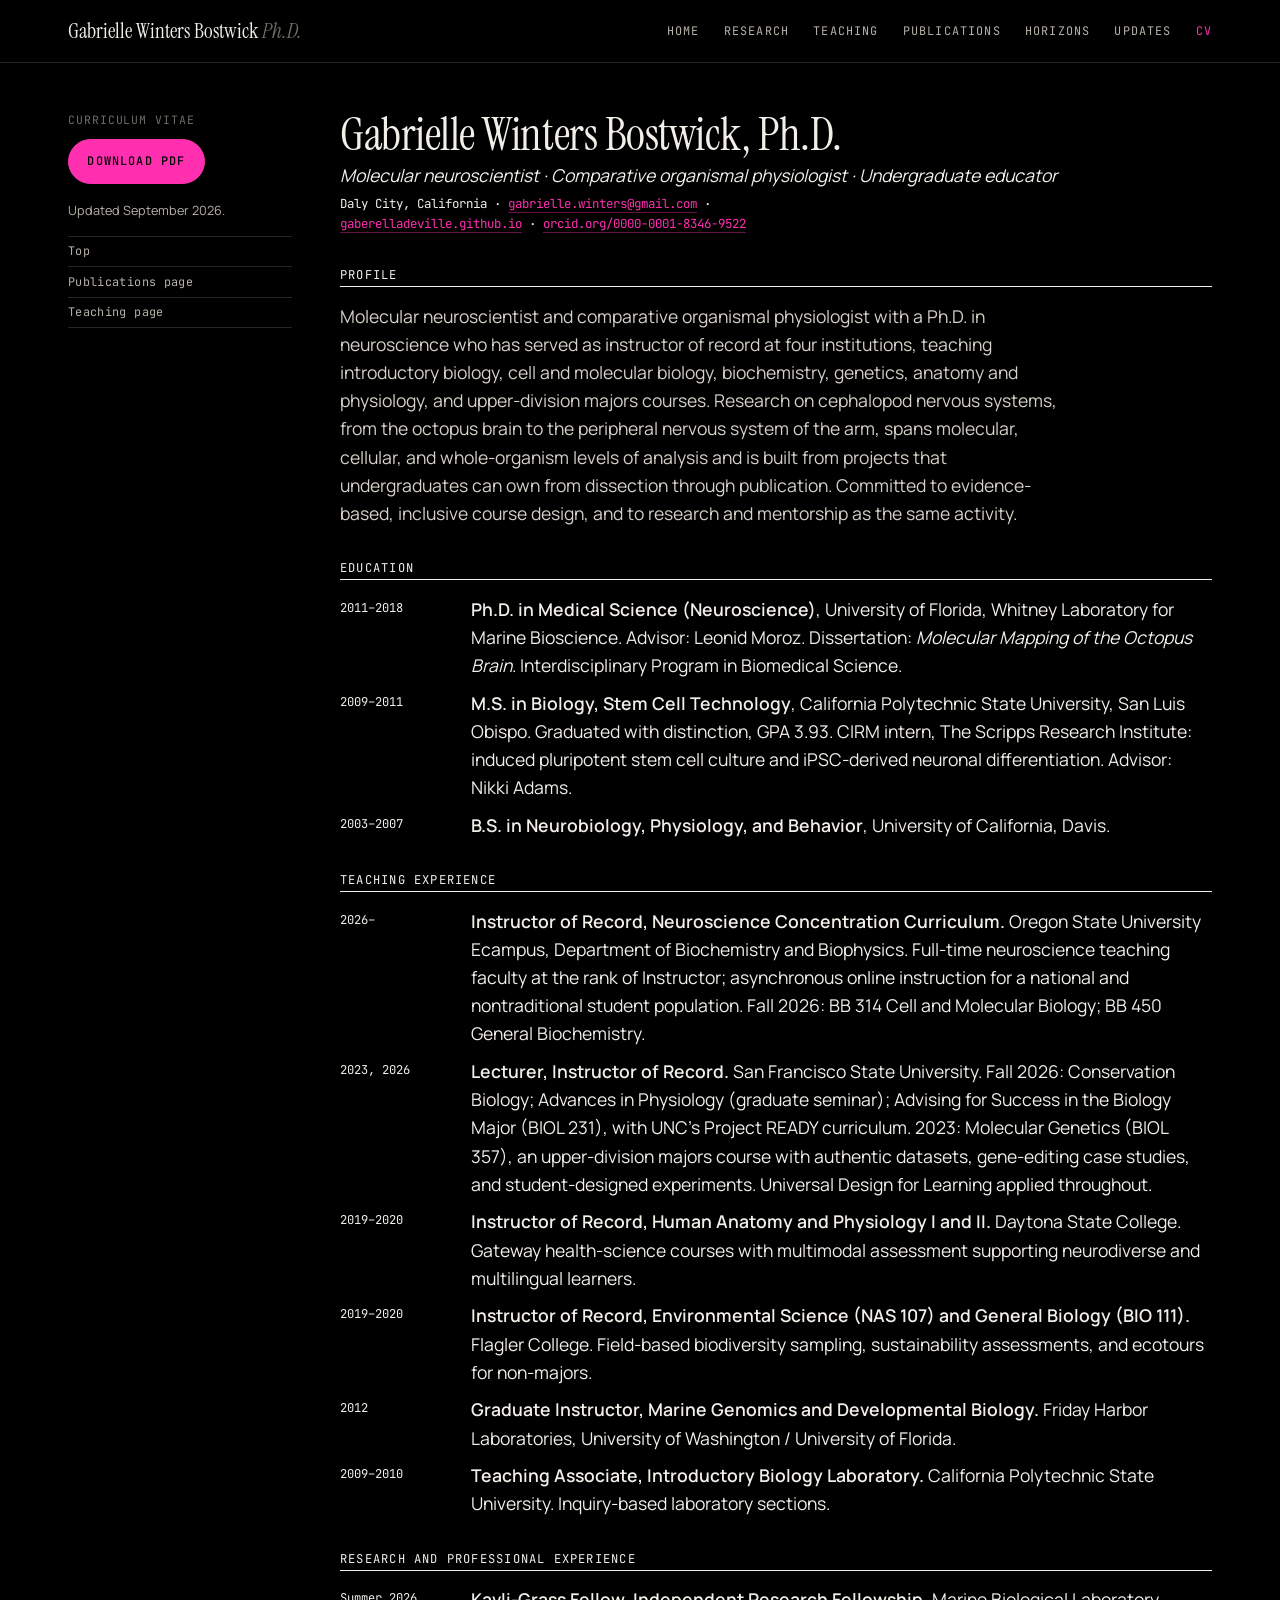
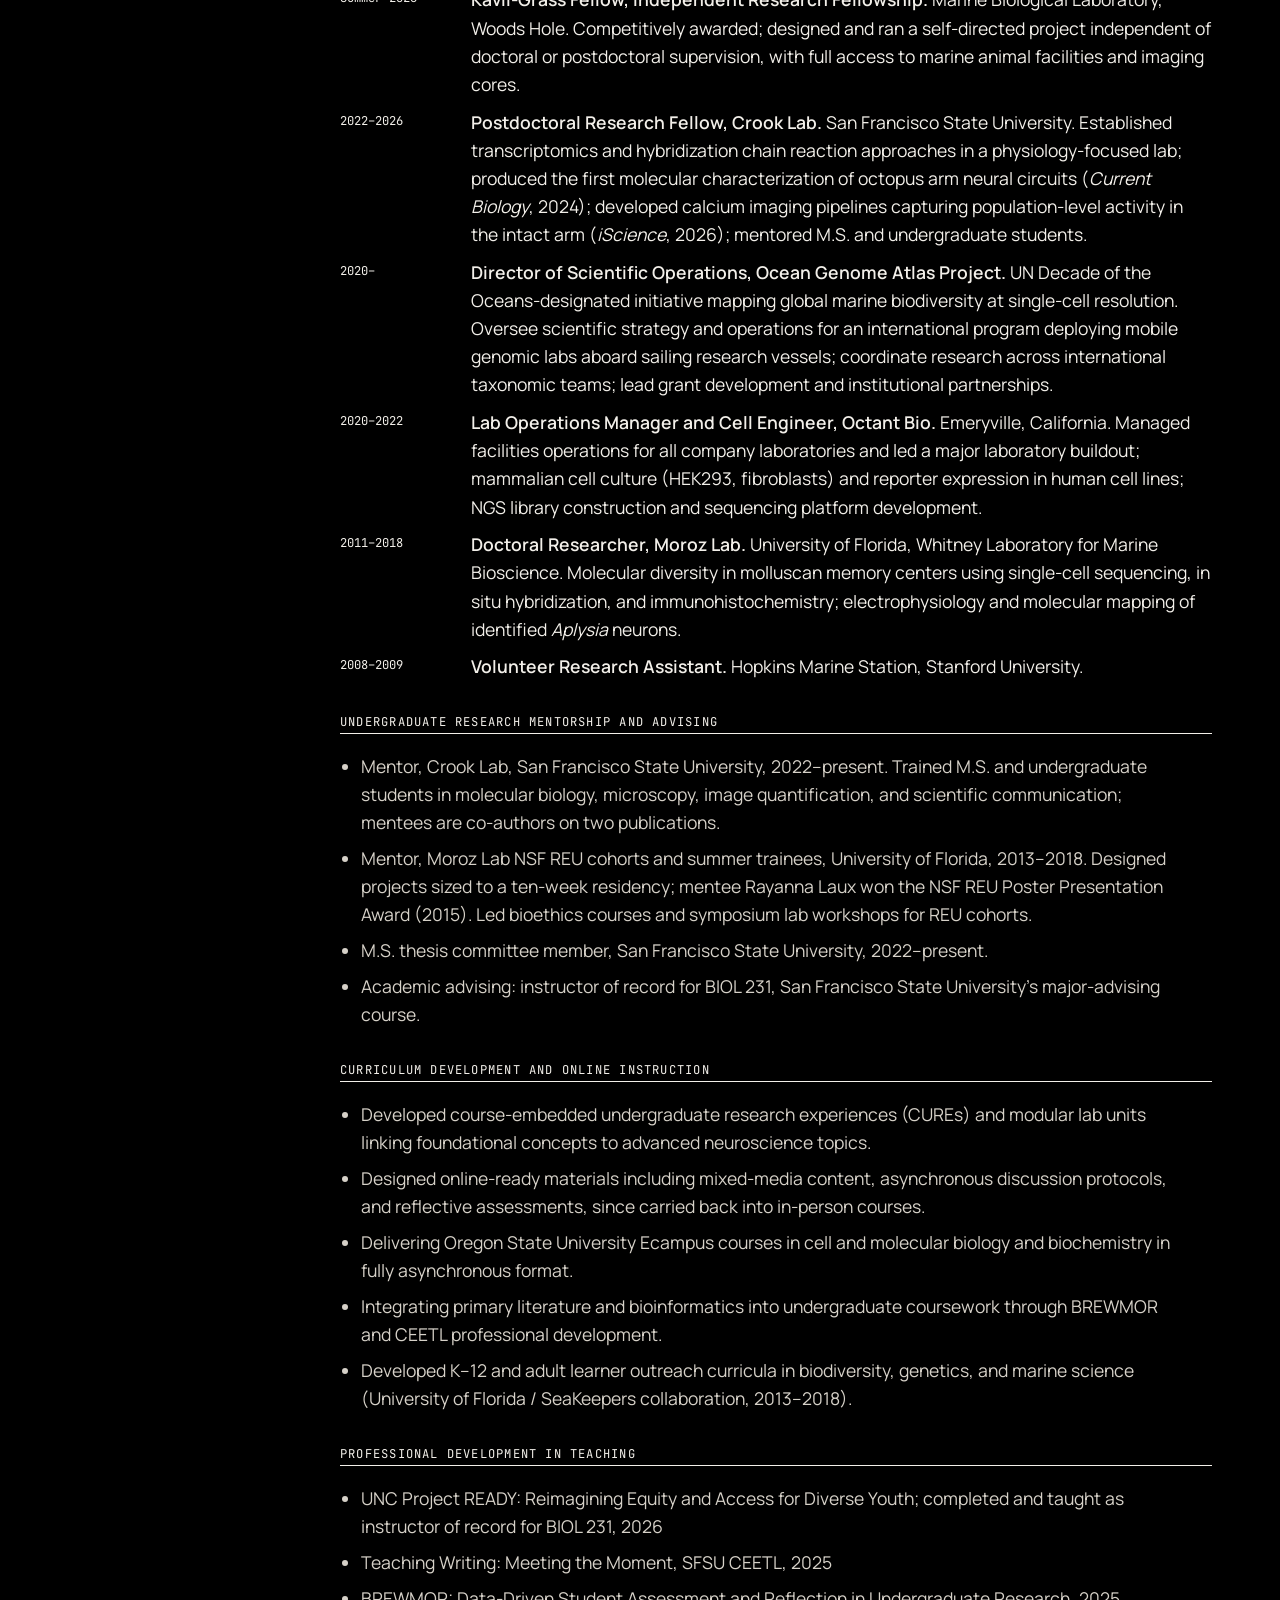
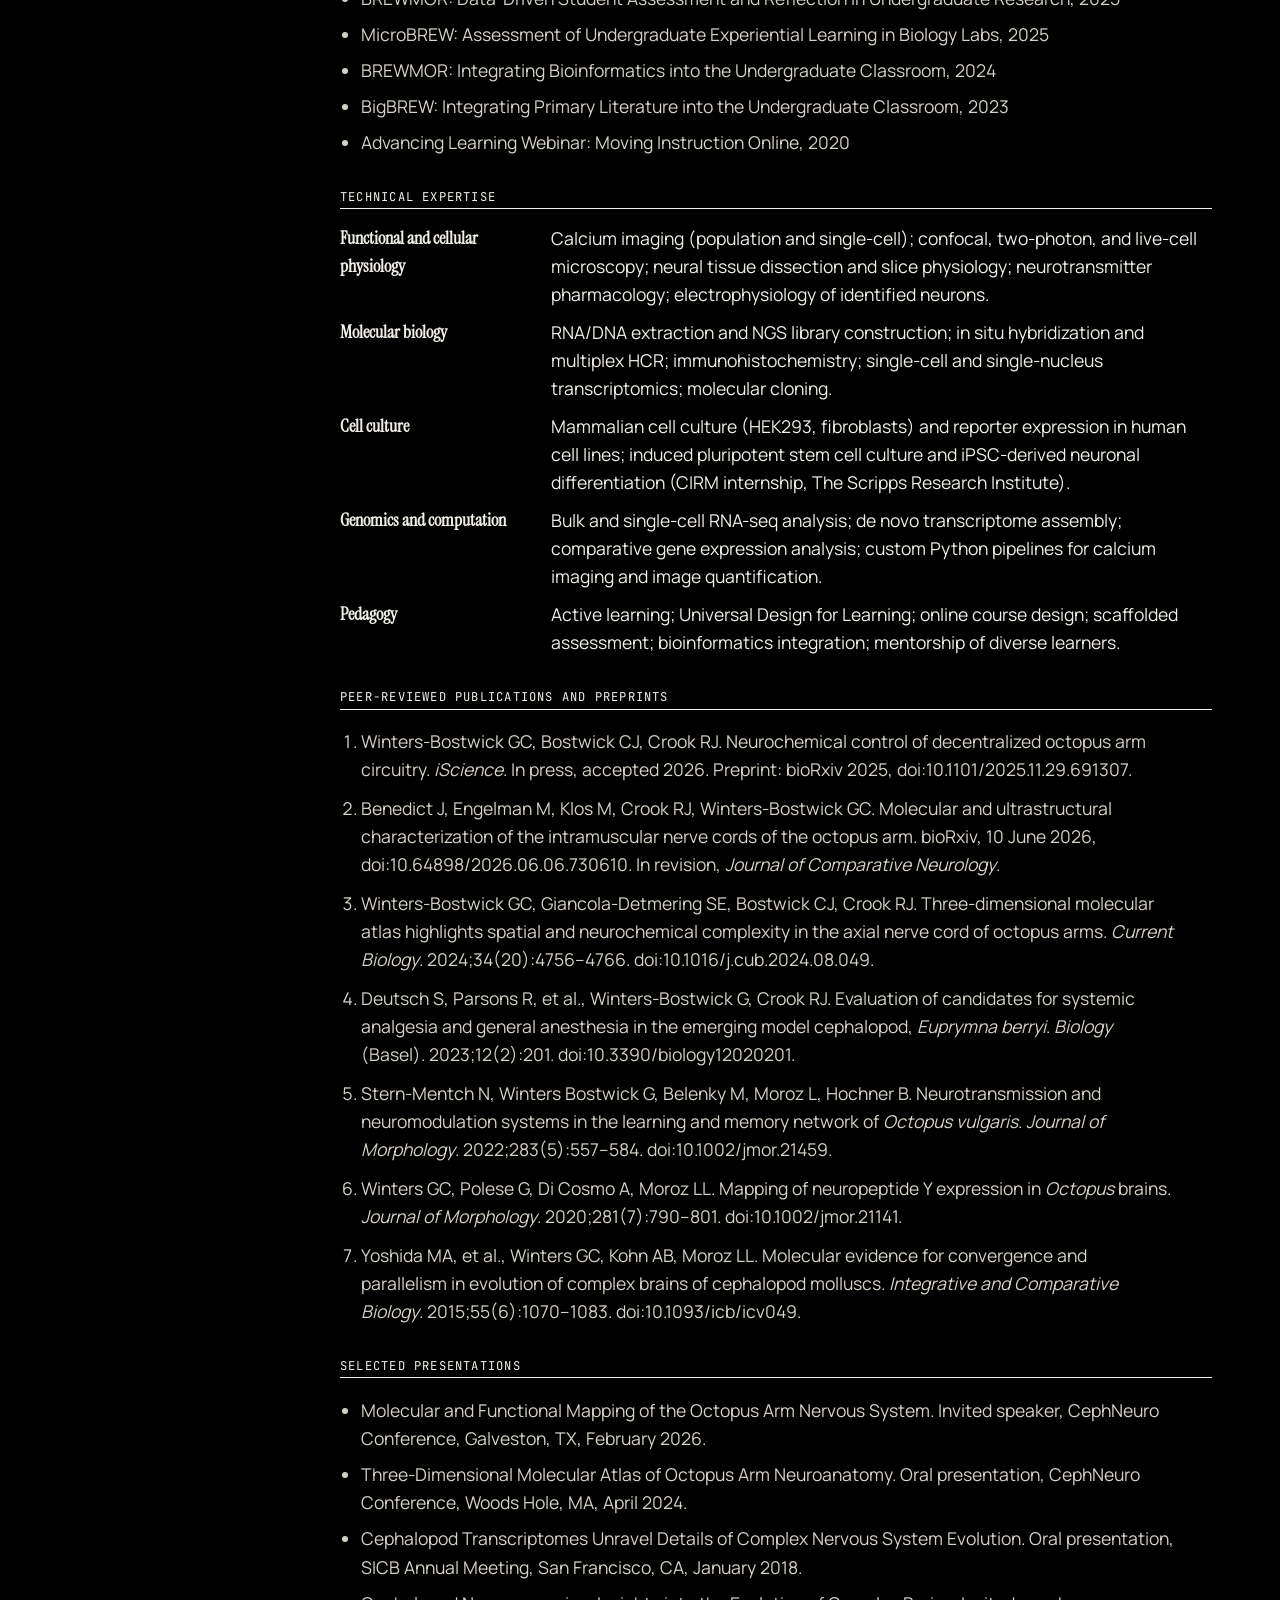
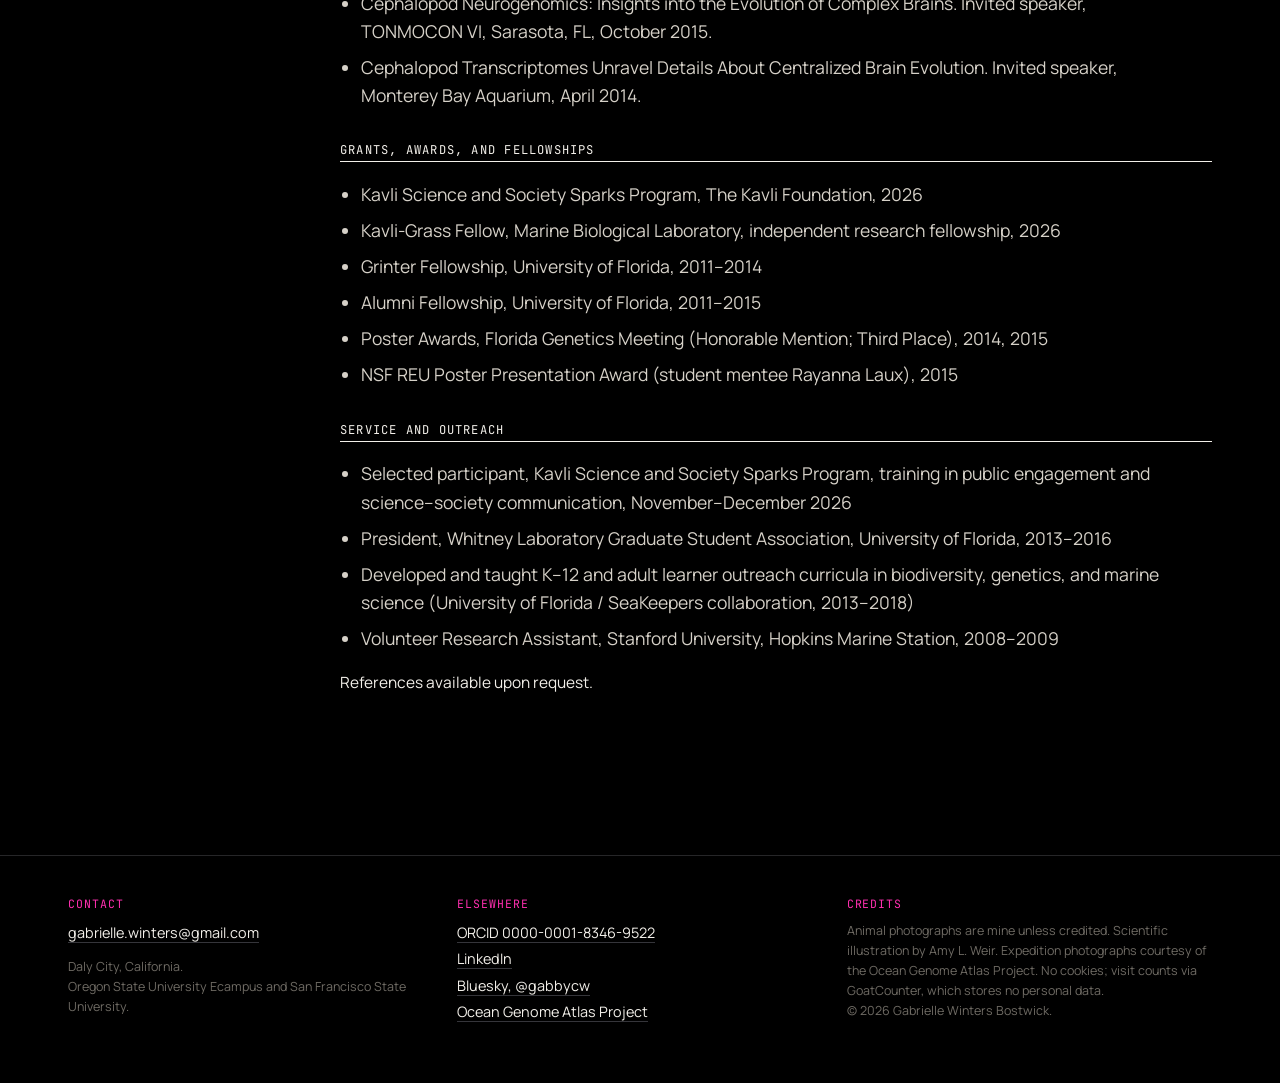
==== commit d8f5ae79: "Updates and blog section An updates page, one page per longer post, and an RSS feed. The newest entr" ====
--- a/cv.html
+++ b/cv.html
@@ -23,13 +23,14 @@
 <link rel="preconnect" href="https://fonts.googleapis.com">
 <link rel="preconnect" href="https://fonts.gstatic.com" crossorigin>
 <link rel="stylesheet" href="assets/style.css">
+<link rel="alternate" type="application/rss+xml" title="Gabrielle Winters Bostwick — Updates" href="feed.xml">
 
 </head>
 <body data-page="cv">
 <header class="site-head">
   <div class="wrap">
     <a class="brand plain" href="index.html">Gabrielle Winters Bostwick <span>Ph.D.</span></a>
-    <nav class="site-nav" aria-label="Site"><a href="index.html">Home</a><a href="research.html">Research</a><a href="teaching.html">Teaching</a><a href="publications.html">Publications</a><a href="horizons.html">Horizons</a><a href="cv.html" aria-current="page">CV</a></nav>
+    <nav class="site-nav" aria-label="Site"><a href="index.html">Home</a><a href="research.html">Research</a><a href="teaching.html">Teaching</a><a href="publications.html">Publications</a><a href="horizons.html">Horizons</a><a href="updates.html">Updates</a><a href="cv.html" aria-current="page">CV</a></nav>
   </div>
 </header>
 
--- a/assets/style.css
+++ b/assets/style.css
@@ -250,6 +250,45 @@
 .two-col > * { break-inside: avoid; }
 .mt0 { margin-top: 0 !important; }
 
+/* ---------- updates and posts ---------- */
+/* the updates pages are lit in the cyan channel */
+body[data-page^="updates"] { --accent: var(--cyan); --accent-soft: rgba(34,229,255,.16); --accent-glow: rgba(34,229,255,.38); }
+
+/* the latest update, on the home page */
+.latest { display: grid; gap: .9rem 2rem; margin: 2.2rem 0 0; padding: 1.4rem 1.5rem; background: var(--bg2); border: 1px solid var(--rule); border-left: 3px solid var(--cyan); border-radius: 14px; }
+@media (min-width: 860px) { .latest { grid-template-columns: 9.5rem minmax(0, 1fr) auto; align-items: center; } }
+.latest .when { font-family: var(--mono); font-size: .7rem; letter-spacing: .1em; text-transform: uppercase; color: var(--cyan); line-height: 1.75; }
+.latest h3 { margin: 0 0 .35rem; font-size: clamp(1.3rem, 1.15rem + .6vw, 1.75rem); }
+.latest h3 a { color: var(--ink); border-bottom: 0; }
+.latest h3 a:hover { color: var(--cyan); }
+.latest p { margin: 0; color: var(--soft); font-size: .95em; max-width: 60ch; }
+.latest .go { display: flex; gap: .6rem; flex-wrap: wrap; }
+.latest .go .btn { --accent: var(--cyan); margin: 0; }
+.latest .go .btn + .btn { margin-left: 0; }
+
+/* the index of updates */
+.updates { list-style: none; padding: 0; margin: 2rem 0 0; max-width: none; }
+.updates li { display: grid; grid-template-columns: 1fr; gap: .3rem; margin: 0; padding: 1.6rem 0; border-top: 1px solid var(--rule); }
+.updates li:last-child { border-bottom: 1px solid var(--rule); }
+@media (min-width: 760px) { .updates li { grid-template-columns: 8rem minmax(0, 1fr); gap: 2rem; } }
+.updates .when { font-family: var(--mono); font-size: .74rem; color: var(--soft); padding-top: .45rem; }
+.updates h2 { margin: 0 0 .5rem; font-size: clamp(1.35rem, 1.2rem + .6vw, 1.8rem); }
+.updates h2 a { color: var(--ink); border-bottom: 0; }
+.updates h2 a:hover { color: var(--accent); }
+.updates p { margin: 0; color: #d6d1c8; max-width: 64ch; }
+.updates .more { margin-top: .7rem; font-family: var(--mono); font-size: .72rem; letter-spacing: .08em; text-transform: uppercase; }
+
+/* a single update */
+.post h1 { font-size: clamp(2.1rem, 1.7rem + 1.8vw, 3.4rem); }
+.post .doi { font-family: var(--mono); font-size: .78rem; }
+.margin .when { font-family: var(--mono); font-size: .74rem; color: var(--soft); }
+.post-nav { display: grid; gap: 1.2rem; margin-top: 3rem; padding-top: 1.4rem; border-top: 1px solid var(--rule); }
+@media (min-width: 700px) { .post-nav { grid-template-columns: 1fr 1fr; } }
+.post-nav a { display: block; border-bottom: 0; color: var(--ink); font-size: .95rem; line-height: 1.35; }
+.post-nav a:hover { color: var(--accent); }
+.post-nav .label { display: block; margin-bottom: .35rem; }
+.recent .seemore { font-family: var(--mono); font-size: .66rem; letter-spacing: .08em; text-transform: uppercase; white-space: nowrap; }
+
 /* ---------- footer ---------- */
 .site-foot { border-top: 1px solid var(--rule); margin-top: 4rem; padding: 2.4rem 0 3rem; font-size: .9rem; color: var(--soft); }
 .site-foot .wrap { display: grid; gap: 1.5rem; }
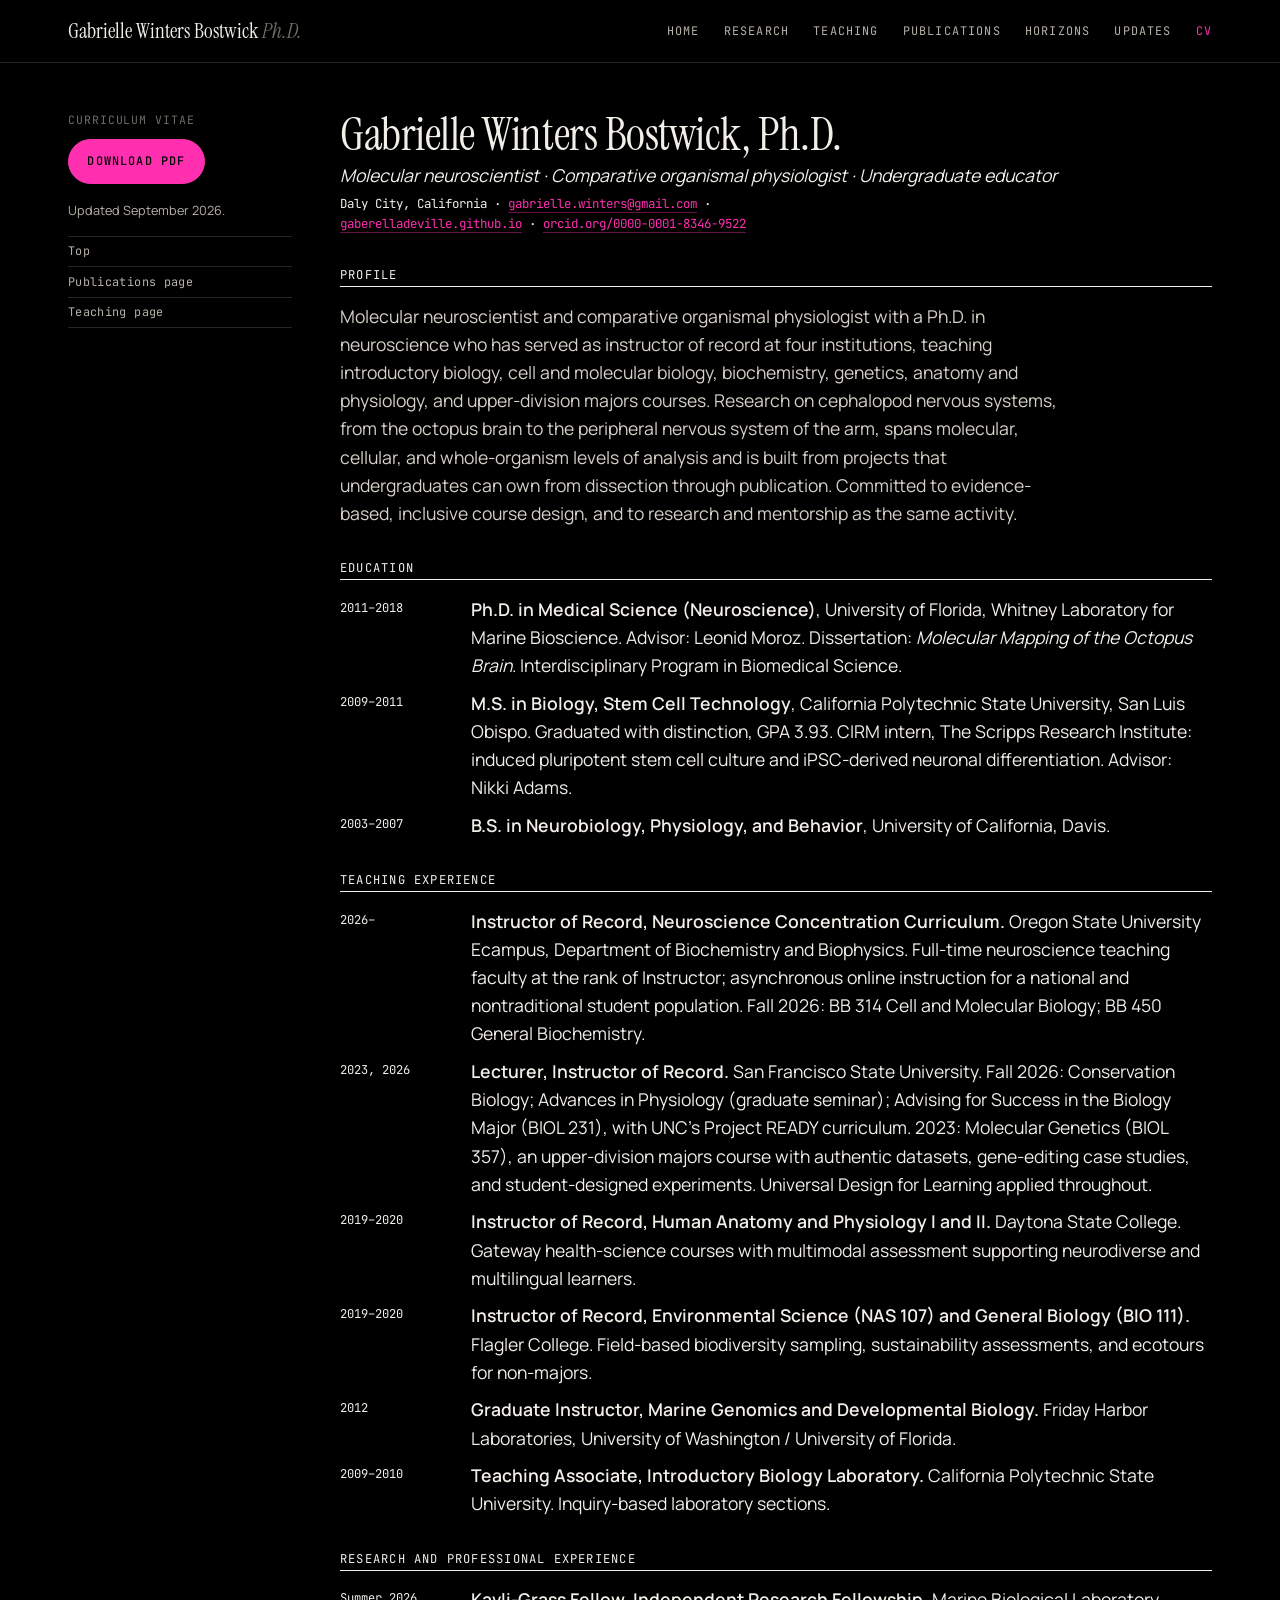
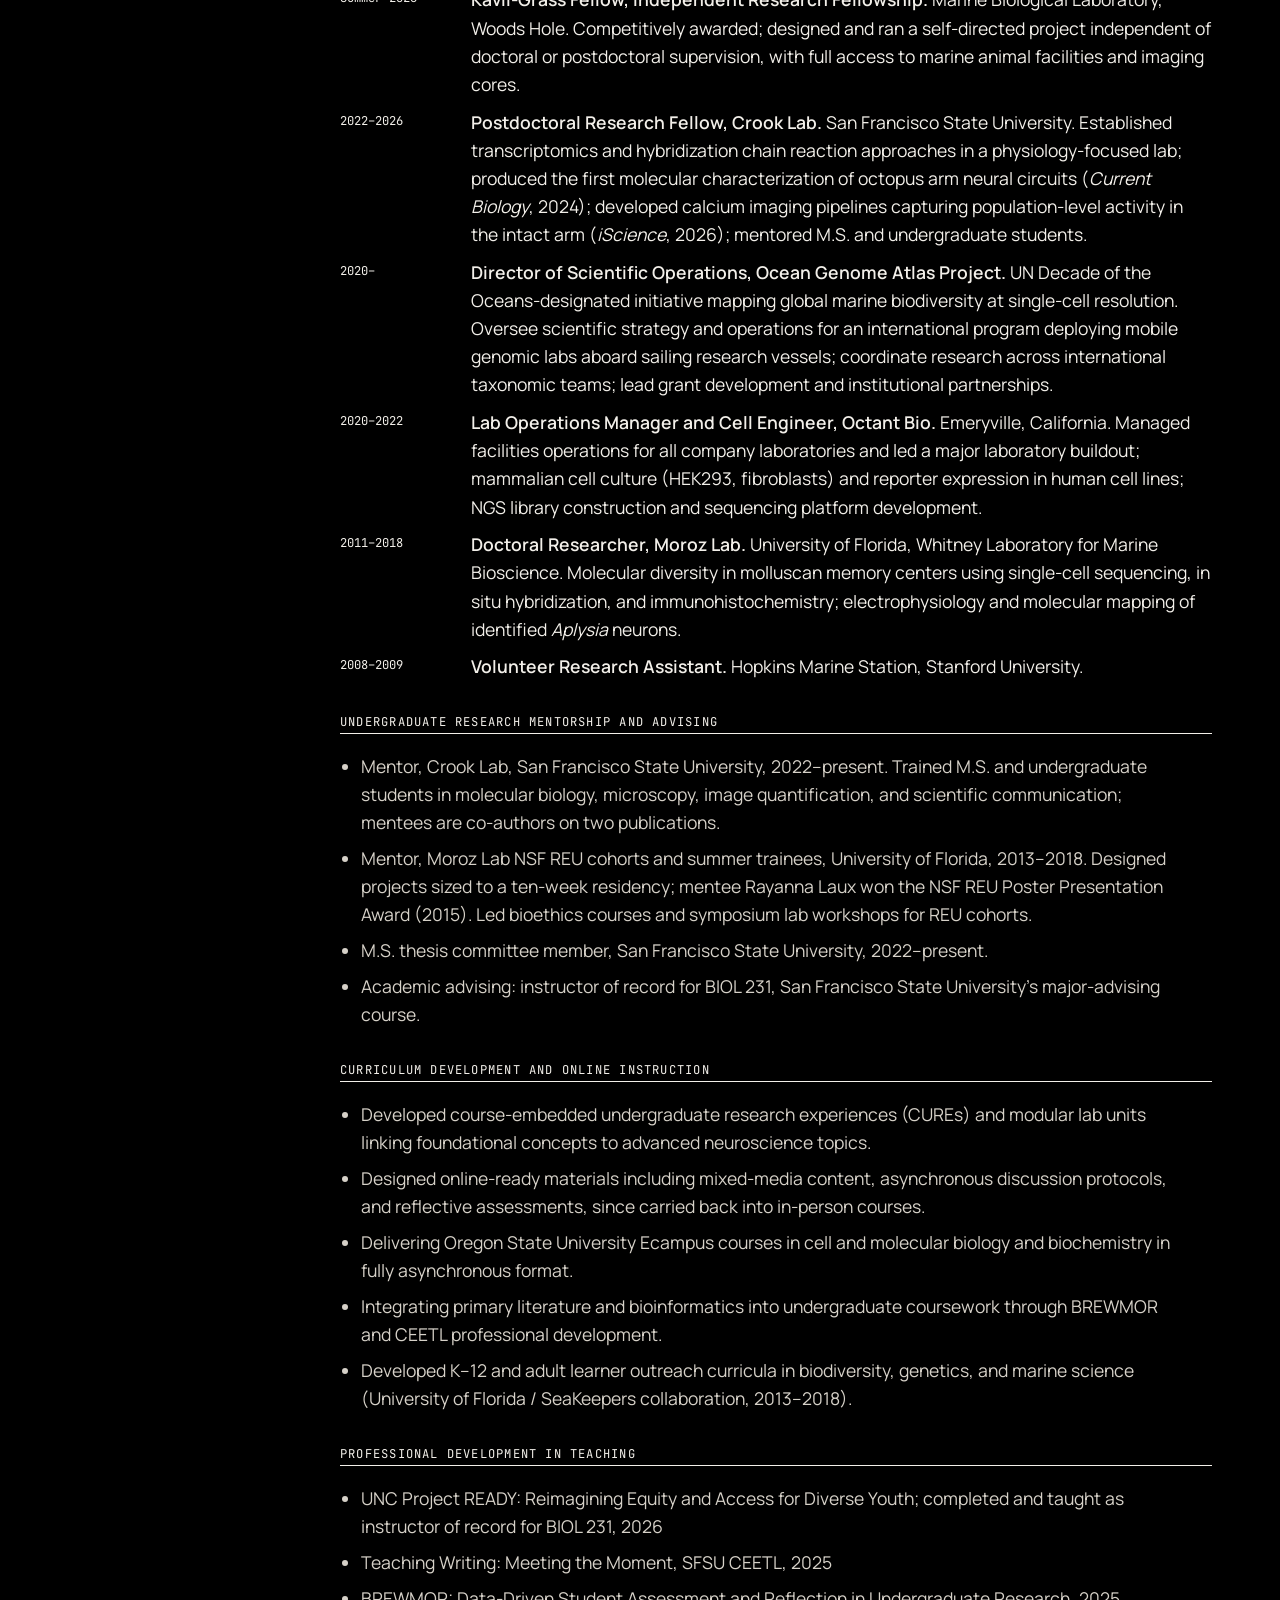
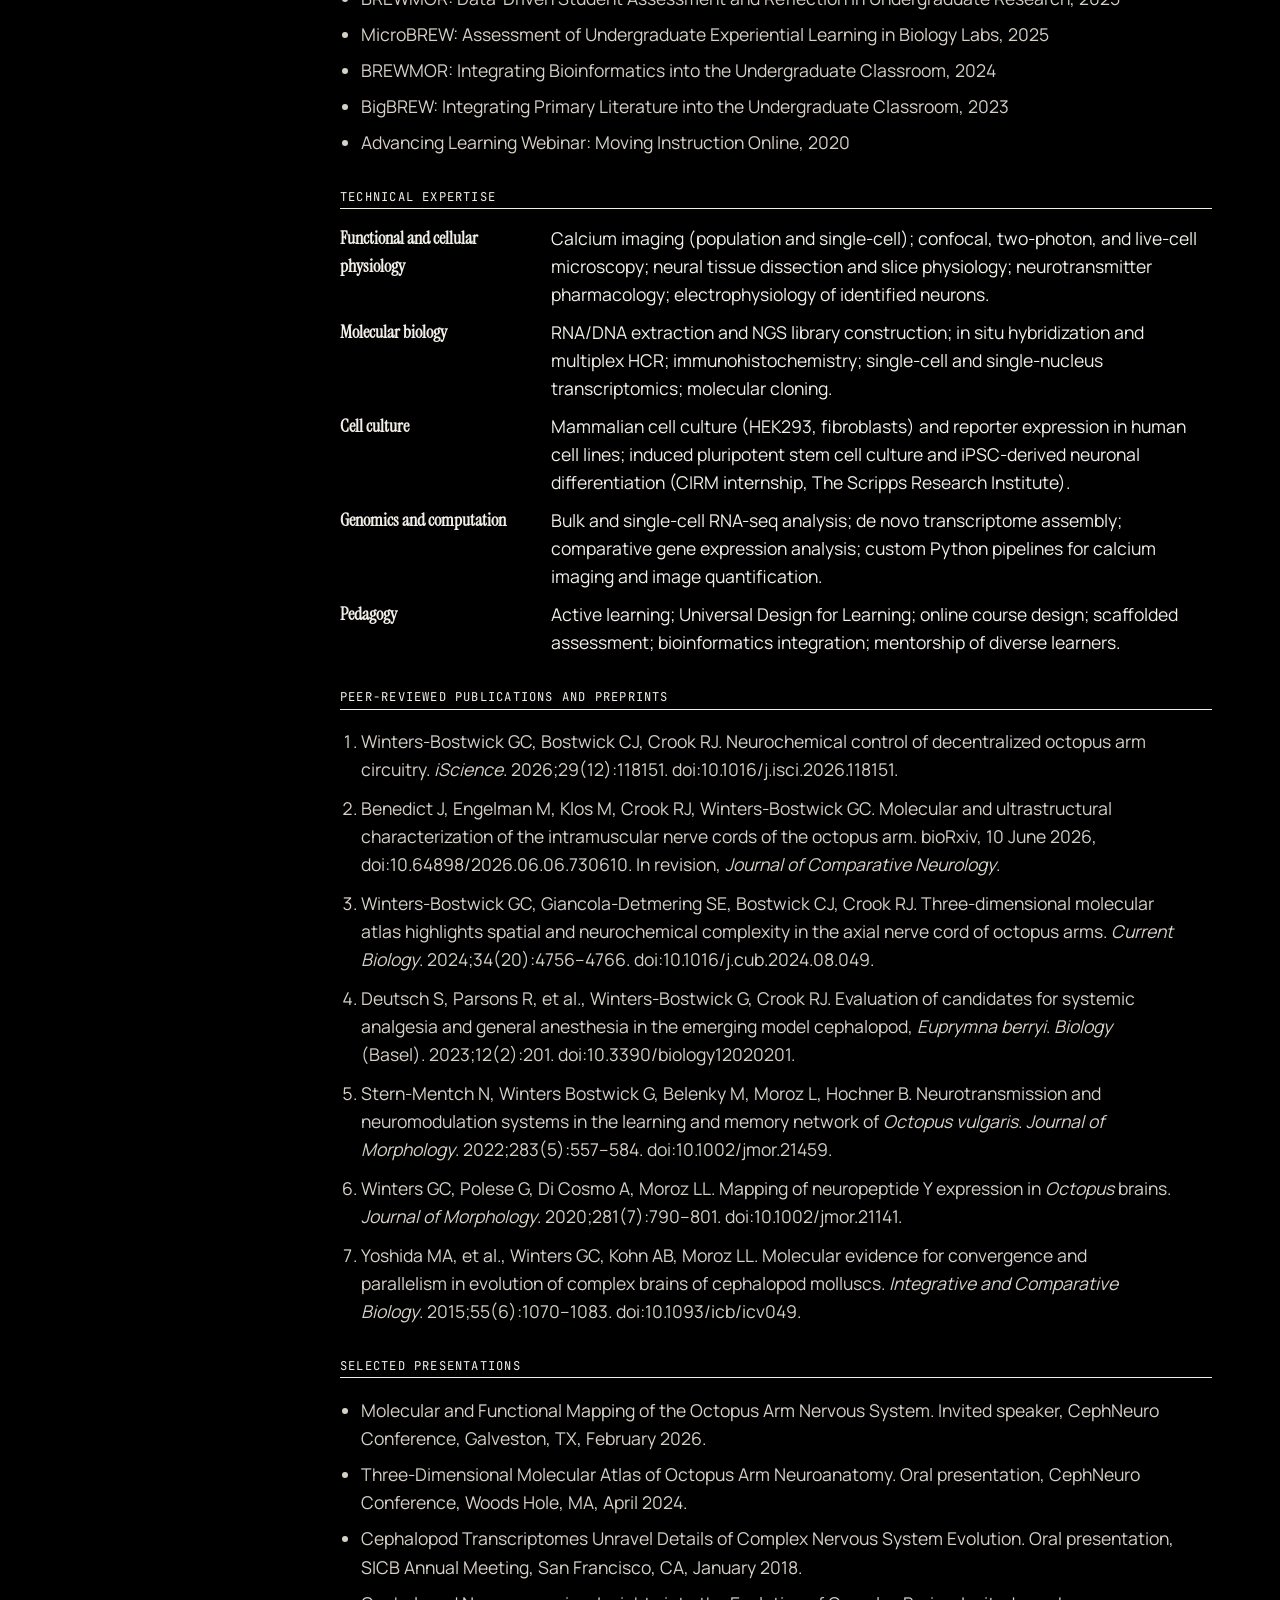
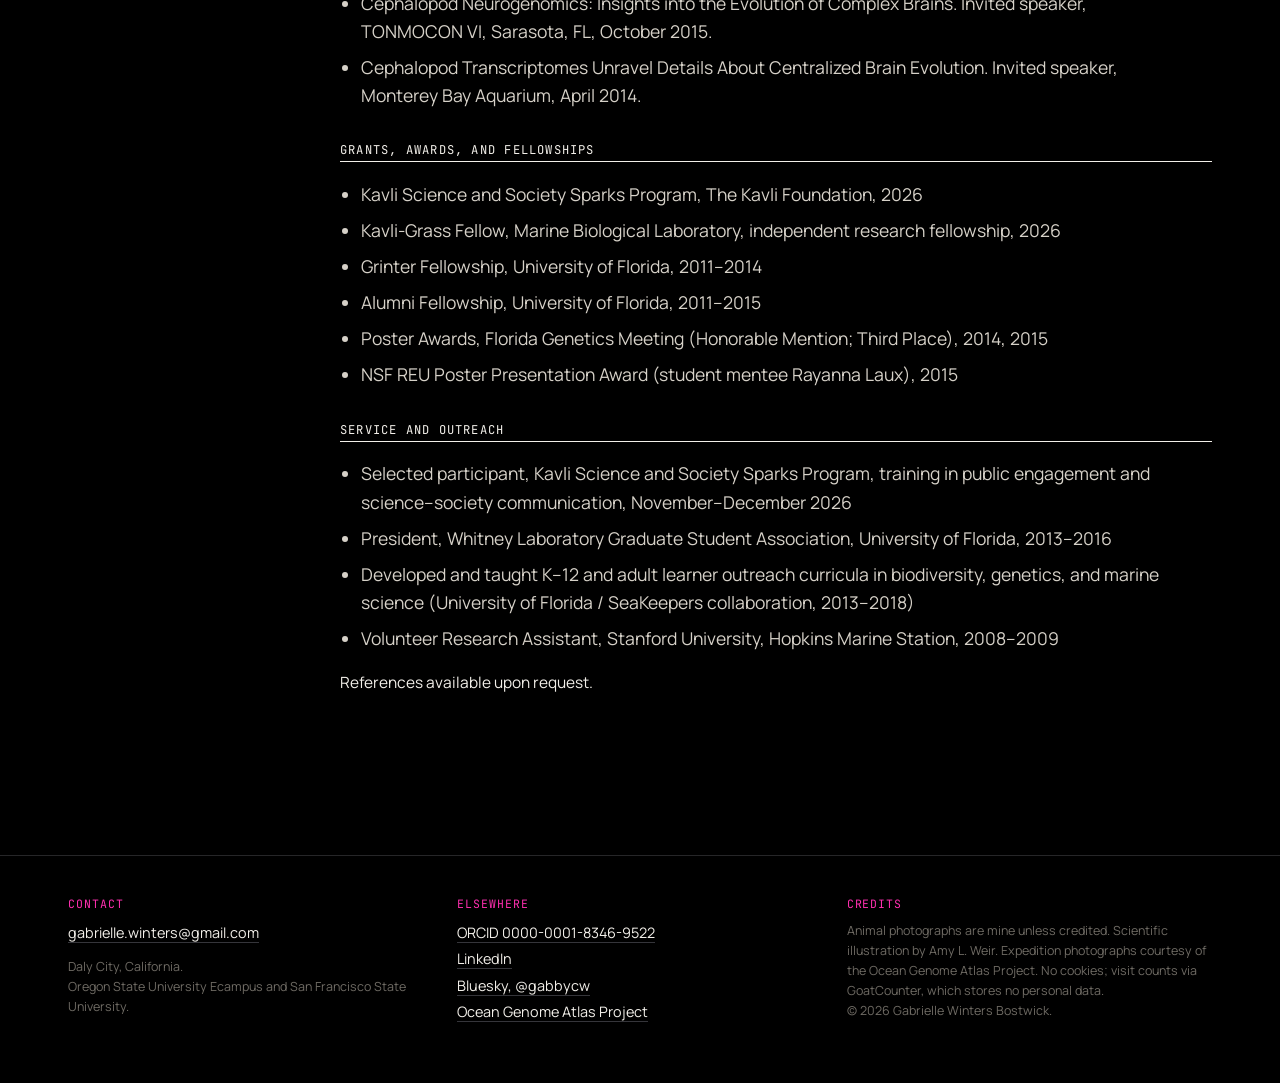
==== commit e7052766: "iScience paper is published: 29(12), 118151 Publications, Research, and the HTML CV carried "In pres" ====
--- a/cv.html
+++ b/cv.html
@@ -137,7 +137,7 @@
 
 <h2>Peer-reviewed publications and preprints</h2>
 <ol class="cv-pubs">
-<li>Winters-Bostwick GC, Bostwick CJ, Crook RJ. Neurochemical control of decentralized octopus arm circuitry. <i>iScience</i>. In press, accepted 2026. Preprint: bioRxiv 2025, doi:10.1101/2025.11.29.691307.</li>
+<li>Winters-Bostwick GC, Bostwick CJ, Crook RJ. Neurochemical control of decentralized octopus arm circuitry. <i>iScience</i>. 2026;29(12):118151. doi:10.1016/j.isci.2026.118151.</li>
 <li>Benedict J, Engelman M, Klos M, Crook RJ, Winters-Bostwick GC. Molecular and ultrastructural characterization of the intramuscular nerve cords of the octopus arm. bioRxiv, 10 June 2026, doi:10.64898/2026.06.06.730610. In revision, <i>Journal of Comparative Neurology</i>.</li>
 <li>Winters-Bostwick GC, Giancola-Detmering SE, Bostwick CJ, Crook RJ. Three-dimensional molecular atlas highlights spatial and neurochemical complexity in the axial nerve cord of octopus arms. <i>Current Biology</i>. 2024;34(20):4756–4766. doi:10.1016/j.cub.2024.08.049.</li>
 <li>Deutsch S, Parsons R, et al., Winters-Bostwick G, Crook RJ. Evaluation of candidates for systemic analgesia and general anesthesia in the emerging model cephalopod, <i>Euprymna berryi</i>. <i>Biology</i> (Basel). 2023;12(2):201. doi:10.3390/biology12020201.</li>
